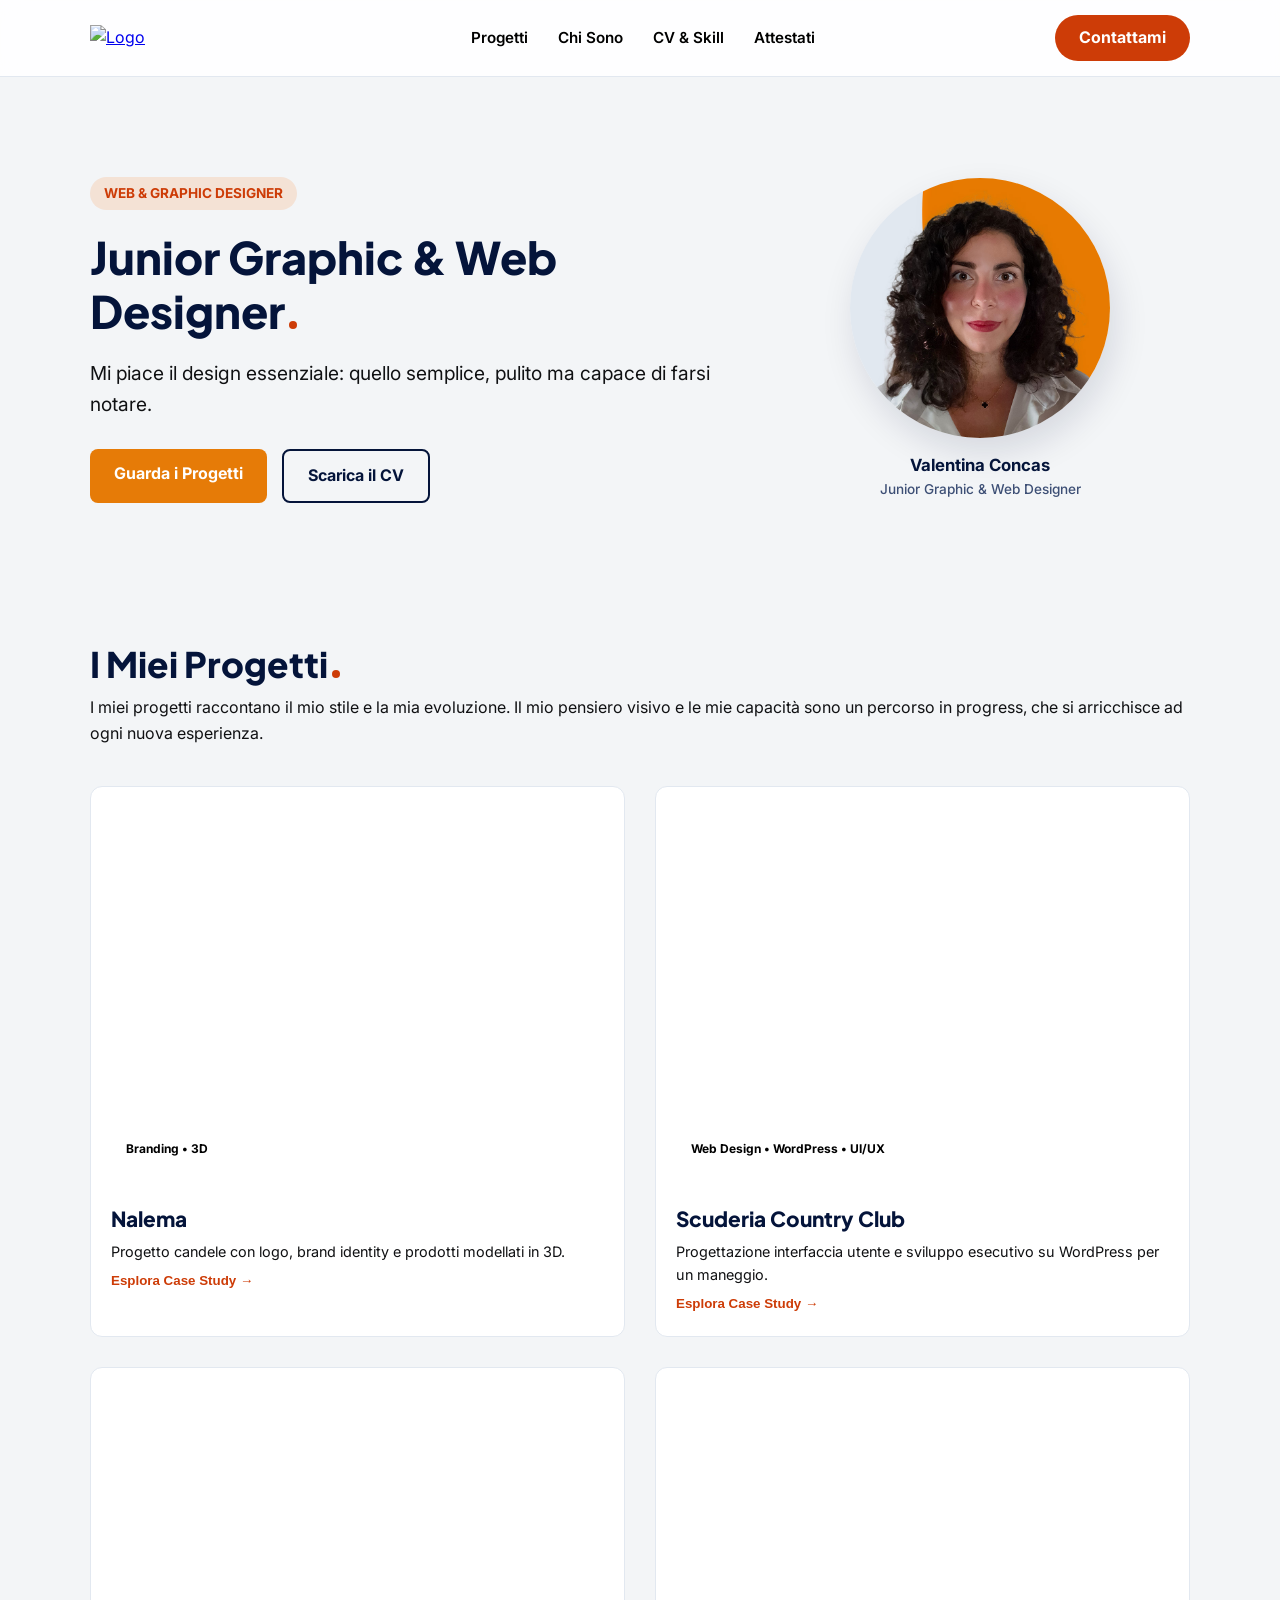
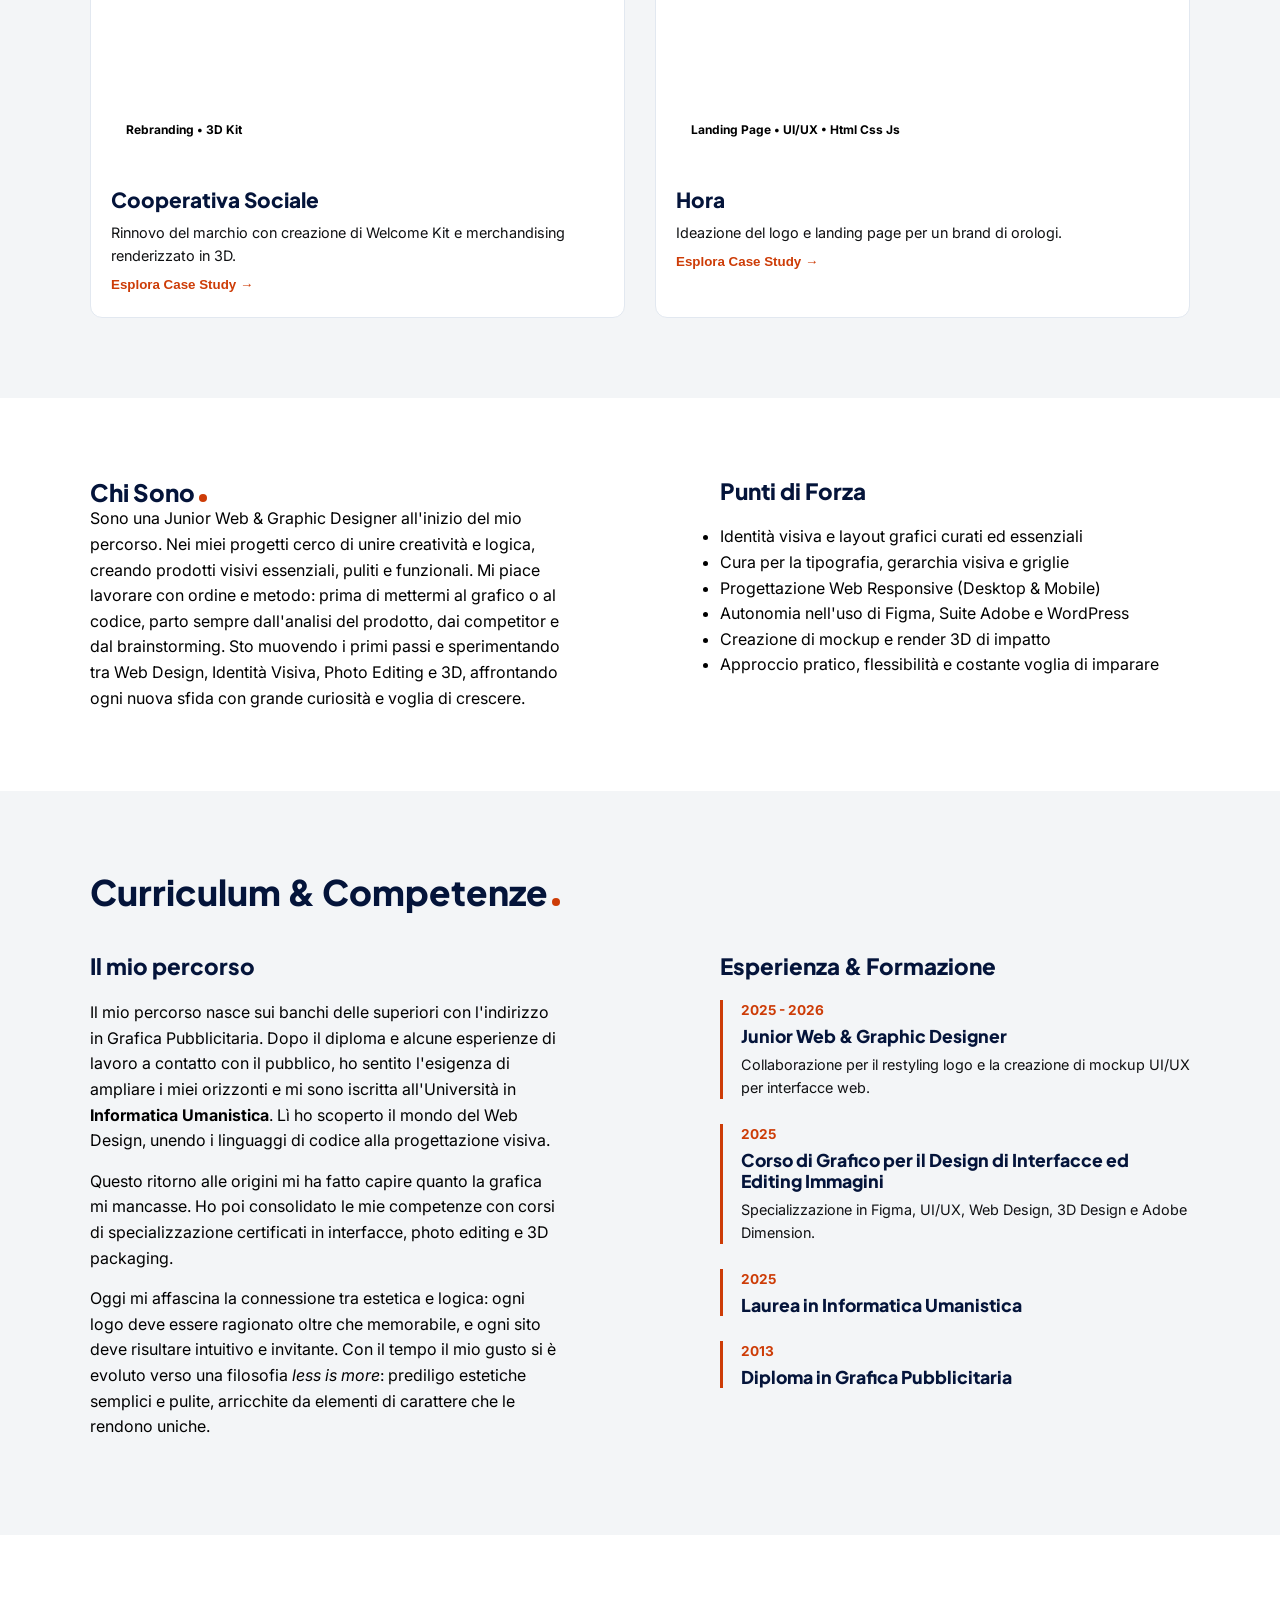
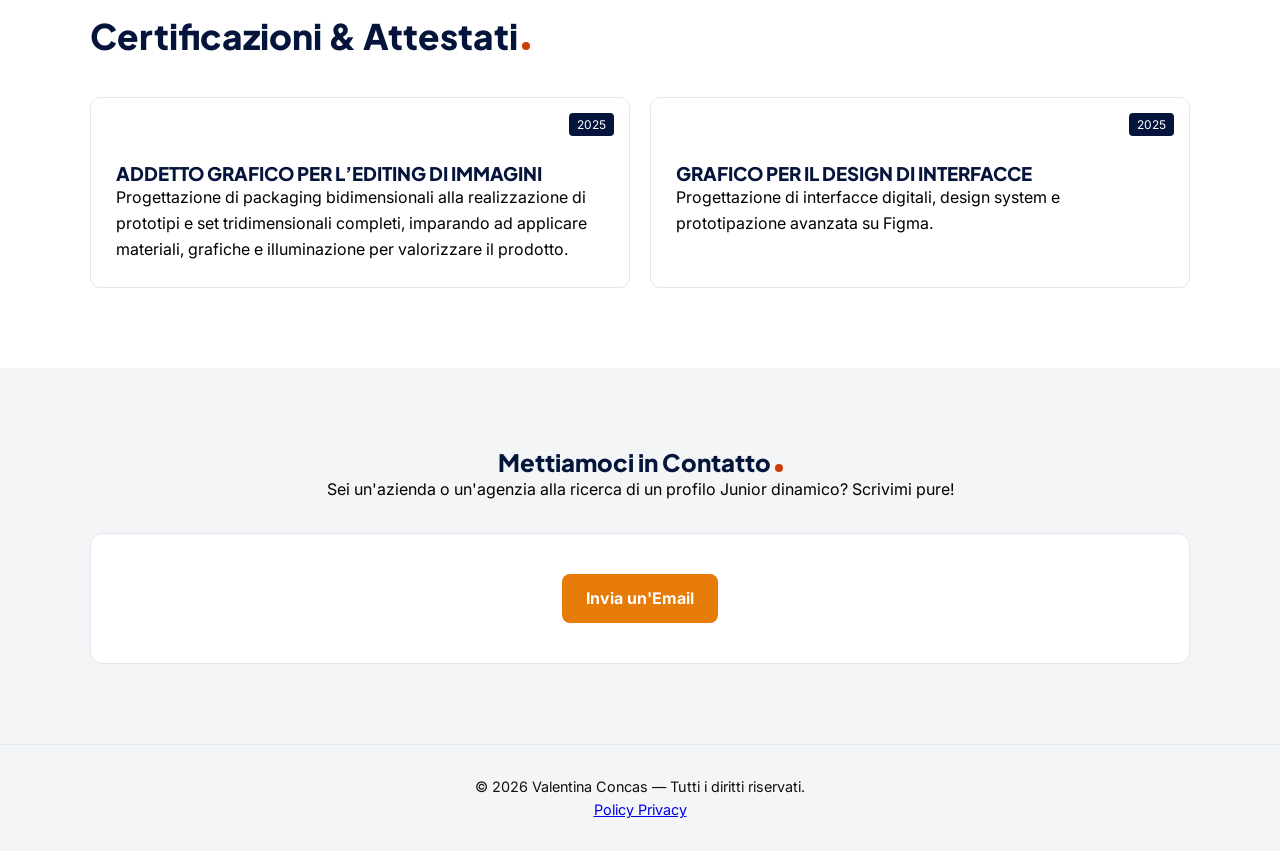
==== index.html @ a1920ca5 "Update index.html" ====
<!DOCTYPE html>
<html lang="it">
<head>
  <title>Valentina Concas | Junior Graphic & Web Designer</title>
  <meta name="description" content="Portfolio di Valentina Concas, Junior Graphic & Web Designer. Progetti di UI/UX, branding, web design WordPress e render 3D.">
  <link rel="canonical" href="https://valentinaconcas.github.io">
   <link rel="preconnect" href="https://fonts.googleapis.com">
  <link rel="preconnect" href="https://fonts.gstatic.com" crossorigin>
  <link href="https://fonts.googleapis.com/css2?family=Plus+Jakarta+Sans:wght@400;500;700;800&family=Inter:wght@400;500;600&display=swap" rel="stylesheet">
  <link rel="stylesheet" href="style.css">
  <link rel="icon" href="immagini/icona.webp" type="image/x-icon">

  <meta property="og:type" content="website">
  <meta property="og:title" content="Valentina Concas | Junior Graphic & Web Designer">
  <meta property="og:description" content="Progetti di UI/UX, branding, web design e 3D.">
  <meta property="og:image" content="https://valentinaconcas.github.io/immagini/icona.webp">
  <meta property="og:url" content="https://valentinaconcas.github.io/">
  <meta name="twitter:card" content="summary_large_image">

  <script type="application/ld+json">
  {
    "@context": "https://schema.org",
    "@type": "Person",
    "name": "Valentina Concas",
    "jobTitle": "Junior Graphic & Web Designer",
    "url": "https://valentinaconcas.github.io/portfolio/",
    "image": "https://valentinaconcas.github.io/immagini/icona.webp",
    "email": "mailto:valentina.concas@hotmail.it",
    "alumniOf": "Informatica Umanistica",
    "sameAs": ["https://www.linkedin.com/in/valentina-concas/"]
  }
  </script>
</head>
<body>

  <!-- HEADER / NAVBAR -->
  <header class="navbar">
    <div class="container nav-container">
      <a href="#" class="logo"><img id="logoSchermo" src="immagini/logo.svg" alt="Logo"></a>
      <button class="menu-toggle" id="menuToggle" aria-label="Apri Menu">☰</button>
      <nav class="nav-links" id="navLinks">
        <div class="menu-centrale">
          <a href="#progetti">Progetti</a>
          <a href="#chi-sono">Chi Sono</a>
          <a href="#cv">CV & Skill</a>
          <a href="#attestati">Attestati</a>
        </div>
        <a href="#contatti" class="btn-cta">Contattami</a>
      </nav>
    </div>
  </header>

  <!-- HERO SECTION -->
  <section class="hero">
    <div class="container hero-grid">
      
      <!-- Colonna Sinistra: Testi e Pulsanti -->
      <div class="hero-content">
        <div class="badge-container">
          <span class="badge badge-orange">Web & Graphic Designer</span>
        </div>
        <h1>Junior Graphic & Web Designer<span class="dot"></span></h1>
        <p class="hero-sub">Mi piace il design essenziale: quello semplice, pulito ma capace di farsi notare.</p>
        <div class="hero-actions">
          <a href="#progetti" class="btn btn-primary">Guarda i Progetti</a>
          <a href="presentazioni\ValentinaConcas_cv.pdf" target="_blank" class="btn btn-outline" download="presentazioni\Cooperativa.pdf">Scarica il CV</a>
        </div>
      </div>

      <!-- Colonna Destra: Foto e Didascalia -->
      <div class="hero-image">
        <img class="hero-portrait" src="immagini/ritratto2.jpg" alt="Valentina Concas">
        <div class="hero-caption">
          <strong>Valentina Concas</strong>
          <span>Junior Graphic & Web Designer</span>
        </div>
      </div>

    </div>
  </section>

  <!-- SEZIONE PROGETTI -->
  <section id="progetti" class="section">
    <div class="container">
      <div class="section-header">
        <h2>I Miei Progetti<span class="dot"></span></h2>
        <p>I miei progetti raccontano il mio stile e la mia evoluzione. Il mio pensiero visivo e le mie capacità sono un percorso in progress, che si arricchisce ad ogni nuova esperienza.</p>
      </div>

      <div class="projects-grid">
        <!-- Progetto 1 -->
        <article class="project-card" data-category="3d web" data-id="Nalema">
          <div class="card-image bg-Nalema">
            <span class="card-tag">Branding • 3D </span>
          </div>
          <div class="card-content">
            <h3>Nalema</h3>
            <p>Progetto candele con logo, brand identity e prodotti modellati in 3D.</p>
            <button class="btn-link">Esplora Case Study →</button>
          </div>
        </article>

        <!-- Progetto 2 -->
        <article class="project-card" data-category="web" data-id="scuderia">
          <div class="card-image bg-scuderia">
            <span class="card-tag">Web Design • WordPress • UI/UX</span>
          </div>
          <div class="card-content">
            <h3>Scuderia Country Club</h3>
            <p>Progettazione interfaccia utente e sviluppo esecutivo su WordPress per un maneggio.</p>
            <button class="btn-link">Esplora Case Study →</button>
          </div>
        </article>

        <!-- Progetto 3 -->
        <article class="project-card" data-category="3d" data-id="cooperativa">
          <div class="card-image bg-cooperativa">
            <span class="card-tag">Rebranding • 3D Kit</span>
          </div>
          <div class="card-content">
            <h3>Cooperativa Sociale</h3>
            <p>Rinnovo del marchio con creazione di Welcome Kit e merchandising renderizzato in 3D.</p>
            <button class="btn-link">Esplora Case Study →</button>
          </div>
        </article>

        <!-- Progetto 4 -->
        <article class="project-card" data-category="web" data-id="hora">
          <div class="card-image bg-hora">
            <span class="card-tag">Landing Page • UI/UX • Html Css Js</span>
          </div>
          <div class="card-content">
            <h3>Hora</h3>
            <p>Ideazione del logo e landing page per un brand di orologi.</p>
            <button class="btn-link">Esplora Case Study →</button>
          </div>
        </article>
      </div>
    </div>
  </section>

  <!-- SEZIONE CHI SONO -->
  <section id="chi-sono" class="section bg-white">
    <div class="container grid-2">
      <div class="about-text">
        <h2>Chi Sono<span class="dot"></span></h2>
        
        <p class="lead">Sono una Junior Web & Graphic Designer all'inizio del mio percorso. Nei miei progetti cerco di unire creatività e logica, creando prodotti visivi essenziali, puliti e funzionali.

Mi piace lavorare con ordine e metodo: prima di mettermi al grafico o al codice, parto sempre dall'analisi del prodotto, dai competitor e dal brainstorming.

Sto muovendo i primi passi e sperimentando tra Web Design, Identità Visiva, Photo Editing e 3D, affrontando ogni nuova sfida con grande curiosità e voglia di crescere.</p>
      </div>
      
      <div class="about-card">
        <h3>Punti di Forza</h3>
        <ul>
        <li> Identità visiva e layout grafici curati ed essenziali</li>
        <li> Cura per la tipografia, gerarchia visiva e griglie</li>
        <li> Progettazione Web Responsive (Desktop & Mobile)</li>
        <li> Autonomia nell'uso di Figma, Suite Adobe e WordPress</li>
        <li> Creazione di mockup e render 3D di impatto</li>
        <li> Approccio pratico, flessibilità e costante voglia di imparare</li>
      </ul>
      </div>
    </div>
  </section>

  <!-- SEZIONE CV & SKILL -->
  <section id="cv" class="section">
  <div class="container">
    <div class="section-header">
      <h2>Curriculum & Competenze<span class="dot"></span></h2>
    </div>

    <div class="grid-2">
      
      <!-- COLONNA 1: Il mio percorso (Storytelling) -->
      <div class="about-card">
        <h3>Il mio percorso</h3>
        <p>Il mio percorso nasce sui banchi delle superiori con l'indirizzo in Grafica Pubblicitaria. Dopo il diploma e alcune esperienze di lavoro a contatto con il pubblico, ho sentito l'esigenza di ampliare i miei orizzonti e mi sono iscritta all'Università in <strong>Informatica Umanistica</strong>. Lì ho scoperto il mondo del Web Design, unendo i linguaggi di codice alla progettazione visiva.</p>

        <p>Questo ritorno alle origini mi ha fatto capire quanto la grafica mi mancasse. Ho poi consolidato le mie competenze con corsi di specializzazione certificati in interfacce, photo editing e 3D packaging.</p>

        <p>Oggi mi affascina la connessione tra estetica e logica: ogni logo deve essere ragionato oltre che memorabile, e ogni sito deve risultare intuitivo e invitante. Con il tempo il mio gusto si è evoluto verso una filosofia <em>less is more</em>: prediligo estetiche semplici e pulite, arricchite da elementi di carattere che le rendono uniche.</p>
      </div>

      <!-- COLONNA 2: Timeline (Esperienza e Formazione) -->
      <div class="timeline">
        <h3>Esperienza & Formazione</h3>
        
        <div class="timeline-item">
          <span class="date">2025 - 2026</span>
          <h4>Junior Web & Graphic Designer</h4>
          <p>Collaborazione per il restyling logo e la creazione di mockup UI/UX per interfacce web.</p>
        </div>

        <div class="timeline-item">
          <span class="date">2025</span>
          <h4>Corso di Grafico per il Design di Interfacce ed Editing Immagini</h4>
          <p>Specializzazione in Figma, UI/UX, Web Design, 3D Design e Adobe Dimension.</p>
        </div>

        <div class="timeline-item">
          <span class="date">2025</span>
          <h4>Laurea in Informatica Umanistica</h4>
        </div>

        <div class="timeline-item">
          <span class="date">2013</span>
          <h4>Diploma in Grafica Pubblicitaria</h4>
        </div>
      </div>

    </div>
  </div>
</section>

  <!-- SEZIONE ATTESTATI -->
  <section id="attestati" class="section bg-white">
    <div class="container">
      <div class="section-header">
        <h2>Certificazioni & Attestati<span class="dot"></span></h2>
      </div>
      <div class="cert-grid">
        <div class="cert-card">
          <span class="cert-badge">2025</span>
          <img class= "certificate" src="immagini/attestato2.webp" alt="">
          <h3>ADDETTO GRAFICO PER L’EDITING DI IMMAGINI</h3>
          <p> Progettazione di packaging bidimensionali alla realizzazione di prototipi e set tridimensionali completi, imparando ad applicare materiali, grafiche e illuminazione per valorizzare il prodotto.</p>
        </div>
        <div class="cert-card">
          <span class="cert-badge">2025</span>
          <img class= "certificate" src="immagini/attestato1.webp" alt="">
          <h3>GRAFICO PER IL DESIGN DI INTERFACCE</h3>
          <p>Progettazione di interfacce digitali, design system e prototipazione avanzata su Figma.</p>
        </div>
      </div>
    </div>
  </section>

  <!-- SEZIONE CONTATTI -->
  <section id="contatti" class="section">
    <div class="container text-center">
      <h2>Mettiamoci in Contatto<span class="dot"></span></h2>
      <p class="contact-sub">Sei un'azienda o un'agenzia alla ricerca di un profilo Junior dinamico? Scrivimi pure!</p>
      
      <div class="contact-box">
         <a href="mailto:valentina.concas@hotmail.it" class="btn btn-primary">Invia un'Email</a>
        
      </div>
    </div>
  </section>

  <!-- FOOTER -->
  <footer>
    <div class="container text-center">
      <p>© 2026 Valentina Concas — Tutti i diritti riservati.</p>
      <p><a target="_blank" href="privacy.html">Policy Privacy</a></p>
    </div>
  </footer>

  <!-- MODALE / POP-UP CASE STUDY -->
  <div class="modal-backdrop" id="projectModal">
    <div class="modal-content modal-large">
      <button class="modal-close" id="modalClose" aria-label="Chiudi Modale">✕</button>
      <div id="modalBody">
        <!-- Contenuto dinamico generato da JavaScript -->
      </div>
    </div>
  </div>
  <div id="imgModal" class="img-modal">
    <span id="imgClose" class="img-close">✕</span>
    <img id="imgModalContent" class="img-modal-content">
    <span id="imgPrev" class="img-nav prev">‹</span>
    <span id="imgNext" class="img-nav next">›</span>
  </div>

  <script src="script.js"></script>
</body>
</html>
---- style.css ----
/* RESET & VARIABILI */
:root {
  --primary-blue: #04143A;
  --secondary-blue: #3d4f75;
  --primary-orange: #cd3c07;
  --hover-orange: #E67B07;
  --bg-offwhite: #F3F5F7;
  --bg-white: #ffffff;
  --text-dark: #000000;
  --text-muted: #101113;
  --border-color: #e2e8f0;
  --font-main: 'Inter', sans-serif;
  --font-heading: 'Plus Jakarta Sans', sans-serif;
  --transition: all 0.3s cubic-bezier(0.4, 0, 0.2, 1);
}

* {
  margin: 0;
  padding: 0;
  box-sizing: border-box;
}

html {
  scroll-behavior: smooth;
}

body {
  font-family: var(--font-main);
  background-color: var(--bg-offwhite);
  color: var(--text-dark);
  line-height: 1.6;
}

.container {
  max-width: 1140px;
  margin: 0 auto;
  padding: 0 20px;
}

.text-center { text-align: center; }
.bg-white { background-color: var(--bg-white); }
.dot {
  display: inline-block; /* FONDAMENTALE: permette di applicare larghezza e altezza */
  width: 8px;
  height: 8px;
  background-color: var(--primary-orange); /* Serve il background per riempirlo */
  border-radius: 50%; /* 50% basta per renderlo un cerchio perfetto */
  margin-left: 4px; /* Un piccolo spazio dal testo */
}

/* TIPOGRAFIA */
h1, h2, h3, h4 {
  font-family: var(--font-heading);
  color: var(--primary-blue);
  font-weight: 800;
  line-height: 1.2;
}

/* NAVBAR */
#logoSchermo {
  width: 100px;
  height: auto;
  display: block;
}

.navbar {
  position: sticky;
  top: 0;
  background-color: rgba(255, 255, 255, 0.9);
  backdrop-filter: blur(10px);
  border-bottom: 1px solid var(--border-color);
  z-index: 100;
  padding: 15px 0;
}

.nav-container {
  display: flex;
  justify-content: space-between;
  align-items: center;
}

.nav-links {
  display: flex;
  align-items: center;
  flex: 1;
  justify-content: space-between;
  margin-left: 40px;
}

.menu-centrale {
  display: flex;
  align-items: center;
  gap: 30px;
  margin: 0 auto;
}

.menu-centrale a {
  text-decoration: none;
  color: var(--text-dark);
  font-weight: 600;
  font-size: 0.95rem;
  transition: var(--transition);
}

.menu-centrale a:hover {
  color: var(--primary-orange);
}

.menu-toggle {
  display: none;
  background: none;
  border: none;
  font-size: 1.5rem;
  color: var(--primary-blue);
  cursor: pointer;
}

/* BOTTONI */
.btn-cta {
  padding: 10px 24px;
  border-radius: 100px;
  font-weight: 700;
  text-decoration: none;
  transition: var(--transition);
  background-color: var(--primary-orange);
  color: white !important;
  white-space: nowrap;
}

.btn-cta:hover {
  background-color: var(--hover-orange);
  transform: translateY(-2px);
}

.btn {
  display: inline-block;
  padding: 12px 24px;
  border-radius: 8px;
  font-weight: 700;
  text-decoration: none;
  cursor: pointer;
  transition: var(--transition);
  border: none;
}

.btn-primary {
  background-color: var(--hover-orange);
  color: white !important;
}

.btn-primary:hover {
  background-color: var(--primary-orange);
  transform: translateY(-2px);
}

.btn-outline {
  border: 2px solid var(--primary-blue);
  color: var(--primary-blue);
  background: transparent;
}

.btn-outline:hover {
  background-color: var(--primary-blue);
  color: white;
}

.btn-link {
  background: none;
  border: none;
  color: var(--primary-orange);
  font-weight: 700;
  cursor: pointer;
  padding: 0;
  margin-top: 10px;
}

/* HERO SECTION */
.hero {
  padding: 100px 0 60px 0;
}

.hero-grid {
  display: grid;
  grid-template-columns: 1.2fr 0.8fr;
  align-items: center;
  gap: 50px;
}

.badge-container {
  display: flex;
  gap: 10px;
  margin-bottom: 20px;
}

.badge {
  padding: 6px 14px;
  border-radius: 50px;
  font-size: 0.85rem;
  font-weight: 700;
  text-transform: uppercase;
}

.badge-orange { background-color: rgba(249, 115, 22, 0.15); color: var(--primary-orange); }
.badge-blue { background-color: rgba(30, 58, 138, 0.1); color: var(--primary-blue); }

.hero h1 {
  font-size: 2.8rem;
  max-width: 900px;
  margin-bottom: 20px;
}

.hero-sub {
  font-size: 1.2rem;
  color: var(--text-muted);
  max-width: 700px;
  margin-bottom: 30px;
}

.hero-actions {
  display: flex;
  gap: 15px;
}

.hero-image {
  display: flex;
  flex-direction: column;
  align-items: center;
  gap: 14px;
}

.hero-portrait {
  width: 260px;
  height: 260px;
  object-fit: cover;
  border-radius: 100%;
  box-shadow:5px 15px 35px rgba(4, 20, 58, 0.12);
}

.hero-caption {
  text-align: center;
}

.hero-caption strong {
  display: block;
  font-size: 1.05rem;
  color: var(--primary-blue);
  font-weight: 700;
}

.hero-caption span {
  display: block;
  font-size: 0.85rem;
  color: var(--secondary-blue);
  font-weight: 500;
}

/* SEZIONI GENERALI */
.section {
  padding: 80px 0;
}

.section-header {
  margin-bottom: 40px;
}

.section-header h2 {
  font-size: 2.2rem;
  margin-bottom: 10px;
}

.section-header p {
  color: var(--text-muted);
}

/* GRIGLIA PROGETTI & FILTRI */
.projects-grid {
  display: grid;
  grid-template-columns: repeat(2, 1fr); /* 2 colonne uguali */
  grid-template-rows: repeat(2, 1fr);    /* 2 righe uguali */
  gap: 30px;
}

.project-card {
  background: var(--bg-white);
  border-radius: 12px;
  overflow: hidden;
  border: 1px solid var(--border-color);
  cursor: pointer;
  transition: var(--transition);
}

.project-card:hover {
  transform: translateY(-5px);
  box-shadow: 0 12px 24px rgba(0,0,0,0.08);
}

.card-image {
  height: 400px;
  width: auto;
  padding: 25px;
  display: flex;
  align-items: flex-end;
}

.bg-Nalema { background-image: url(immagini/\nalema8.webp); background-repeat: no-repeat; background-position: center;background-size: cover; }
.bg-scuderia { background-image: url(immagini/header.webp); background-repeat: no-repeat; background-position: center;background-size: cover; }
.bg-cooperativa {background-image: url(immagini/cooperativa1.webp); background-repeat: no-repeat; background-position: center;background-size: cover;  }
.bg-hora { background-image: url(immagini/header2.webp); background-repeat: no-repeat; background-position: center;background-size: cover; }

/* Galleria orizzontale */
.mockup-scroll {
  display: flex;
  overflow-x: auto;
  gap: 15px;
  padding: 10px 0;
 
}

.mockup-scroll::-webkit-scrollbar {
  height: 6px;
}

.mockup-scroll::-webkit-scrollbar-thumb {
  background: #ccc;
  border-radius: 10px;
}

.mockup-thumb {
  height: 180px;
  border-radius: 10px;
  cursor: pointer;
  flex-shrink: 0;
  object-fit: cover;
}

/* Modale immagini */
.img-modal {
  display: none;
  position: fixed;
  inset: 0;
  background: rgba(0,0,0,0.85);
  justify-content: center;
  align-items: center;
  z-index: 9999;
}

.img-modal-content {
  max-width: 90%;
  max-height: 90%;
  width: 800px;
  height: 500px;
}

.img-close {
  position: absolute;
  top: 20px;
  right: 30px;
  font-size: 32px;
  color: white;
  cursor: pointer;
}

.img-nav {
  position: absolute;
  top: 50%;
  font-size: 50px;
  color: white;
  cursor: pointer;
  user-select: none;
  height: 800px;
  width: auto;
}

.img-nav.prev {
  left: 40px;
}

.img-nav.next {
  right: 40px;
}

.card-tag {
  background-color: rgba(255, 255, 255, 0.9);
  color: var(--text-dark);
  padding: 4px 10px;
  border-radius: 4px;
  font-size: 0.75rem;
  font-weight: 700;
}

.card-content {
  padding: 20px;
}

.card-content h3 {
  font-size: 1.3rem;
  margin-bottom: 8px;
}

.card-content p {
  font-size: 0.9rem;
  color: var(--text-muted);
}

.pdf-cover {
  width: 100%;
  object-fit: cover;
 display: block;
}

/* LAYOUT CHI SONO & CV */
.grid-2 {
  display: grid;
  grid-template-columns: 1fr 1fr;
  gap: 160px;
  align-items: start; /* Mantiene le colonne allineate in alto */
}

.portrait {
  width: 200px;
  height: 200px;
  margin: 30px 0 30px 0;
  object-fit: cover;
  border-radius: 100px;
  box-shadow: 5px 10px 35px rgba(4, 20, 58, 0.12);
  flex-shrink: 0;
}

/* Stile per i titoli all'interno della griglia */
.about-card h3, 
.timeline h3 {
  font-size: 1.4rem;
  margin-bottom: 20px;
  color: var(--primary-blue);
}

/* Spaziatura paragrafi del percorso */
.about-card p {
  margin-bottom: 15px;
  color: var(--text-dark);
}

/* Stile elementi Timeline */
.timeline-item {
  border-left: 3px solid var(--primary-orange);
  padding-left: 18px;
  margin-bottom: 25px;
  position: relative;
}

.timeline-item .date {
  font-size: 0.85rem;
  font-weight: 700;
  color: var(--primary-orange);
  display: block;
  margin-bottom: 4px;
}

.timeline-item h4 {
  font-size: 1.1rem;
  margin-bottom: 6px;
}

.timeline-item p {
  font-size: 0.9rem;
  color: var(--text-muted);
}

/* ATTESTATI */
.certificate{display: flex; width:300px; padding: 20px;}
.cert-grid {
  display: grid;
  grid-template-columns: repeat(auto-fit, minmax(280px, 1fr));
  gap: 20px;
}

.cert-card {
  border: 1px solid var(--border-color);
  padding: 25px;
  border-radius: 10px;
  position: relative;
}

.cert-badge {
  position: absolute;
  top: 15px;
  right: 15px;
  background-color: var(--primary-blue);
  color: white;
  padding: 2px 8px;
  border-radius: 4px;
  font-size: 0.75rem;
}

/* CONTATTI */
.contact-box {
  background-color: var(--bg-white);
  padding: 40px;
  border-radius: 12px;
  margin-top: 30px;
  border: 1px solid var(--border-color);
}

.email-display {
  font-size: 1.8rem;
  font-weight: 800;
  color: var(--primary-blue);
  margin-bottom: 20px;
}

/* STILI POP-UP MODALE CON VIEWER PDF */
.modal-backdrop {
  display: none;
  position: fixed;
  top: 0; left: 0; width: 100%; height: 100%;
  background-color: rgba(15, 23, 42, 0.7);
  backdrop-filter: blur(5px);
  z-index: 200;
  justify-content: center;
  align-items: center;
  padding: 20px;
}

.modal-content {
  background-color: var(--bg-white);
  width: 100%;
  border-radius: 12px;
  padding: 30px;
  position: relative;
  max-height: 85vh;
  overflow-y: auto;
}

.modal-large {
  max-width: 850px;
  width: 95%;
  max-height: 90vh;
  padding: 25px;
  border-radius: 16px;
}

.modal-close {
  position: absolute;
  top: 15px; right: 10px;
  background: var(--primary-orange); border: none;
  font-size: 0.8rem; cursor: pointer;
  color: var(--bg-offwhite);
  transition: var(--transition);
  border-radius: 2%;
  padding: 4px;
 
}

.modal-close:hover {
  color: var(--primary-orange);
}

.pdf-viewer-container {
  width: 100%;
  height: auto;
  background-color: #031d37;
  border-radius: 10px;
  overflow: hidden;
  border: 1px solid var(--border-color);
  margin-top: 15px;
}

.pdf-frame {
  width: 100%;
  height: 100%;
  border: none;
}

.modal-actions-bar {
  display: flex;
  flex-wrap: wrap;
  gap: 12px;
  margin: 20px 0;
  padding-bottom: 20px;
  border-bottom: 1px solid var(--border-color);
}

.recruiter-summary-box {
  background-color: var(--bg-offwhite);
  border: 1px solid var(--border-color);
  border-radius: 12px;
  padding: 20px;
}

.recruiter-summary-box h4 {
  font-size: 1rem;
  color: var(--primary-blue);
  margin-bottom: 8px;
  display: flex;
  align-items: center;
  gap: 8px;
}

.summary-grid {
  display: grid;
  grid-template-columns: repeat(auto-fit, minmax(240px, 1fr));
  gap: 20px;
  margin-top: 15px;
}

.summary-item ul {
  padding-left: 18px;
  font-size: 0.9rem;
  color: var(--text-dark);
}

.summary-item ul li {
  margin-bottom: 6px;
}

/* STILI BADGE E ICONE TOOL */
.tools-wrapper {
  display: flex;
  flex-wrap: wrap;
  gap: 8px;
  margin-top: 8px;
}

.tool-badge {
  display: inline-flex;
  align-items: center;
  gap: 8px;
  background-color: var(--bg-white);
  border: 1px solid var(--border-color);
  padding: 6px 12px;
  border-radius: 8px;
  font-size: 0.85rem;
  font-weight: 600;
  color: var(--text-dark);
  box-shadow: 0 1px 3px rgba(0, 0, 0, 0.05);
}

.tool-icon {
  width: 18px;
  height: 18px;
  object-fit: contain;
}

footer {
  padding: 30px 0;
  border-top: 1px solid var(--border-color);
  font-size: 0.9rem;
  color: var(--text-muted);
}

/*  privacy */
.privacy { max-width: 760px; }
    .privacy h1 { font-size: 2.2rem; margin-bottom: 8px; }
    .privacy h2 { font-size: 1.25rem; margin: 32px 0 10px; }
    .privacy p, .privacy li { margin-bottom: 10px; }
    .privacy ul { padding-left: 20px; }
    .privacy .updated { color: var(--text-muted); font-size: 0.9rem; margin-bottom: 24px; }
    .privacy a { color: var(--primary-orange); }

/* RESPONSIVE */
@media (max-width: 768px) {
  .hero-grid {
    grid-template-columns: 1fr;
    text-align: center;
    gap: 30px;
  }

  .hero-portrait {
    width: 180px;
    height: 180px;
  }

  .badge-container, .hero-actions {
    justify-content: center;
  }

  .hero h1 { font-size: 2rem; }
  .grid-2 { grid-template-columns: 1fr;  gap: 40px; }
  .about-card > ul {margin-left: 12px;}
  
  li:nth-child(odd) {background-color: var(--border-color); margin-bottom: 12px;}
  li:nth-child(even){background-color: rgb(from var(--primary-orange) r g b / 8%); margin-bottom: 12px;  }
  
  .nav-links {
    display: none;
    flex-direction: column;
    position: absolute;
    top: 100%; left: 0; width: 100%;
    background-color: var(--bg-white);
    padding: 20px;
    border-bottom: 1px solid var(--border-color);
    margin-left: 0;
    gap: 15px;
  }

  .menu-centrale {
    flex-direction: column;
    gap: 15px;
  }
  
  .nav-links.active { display: flex; }
  .menu-toggle { display: block; }

  .pdf-viewer-container {
  height: 260px;
}

.pdf-cover {
  height: 100%;
  object-position: center top;
}

  
  .modal-actions-bar {
    flex-direction: column;
  }
  
  .modal-actions-bar .btn {
    width: 100%;
    text-align: center;
  }

  .projects-grid {
    grid-template-columns: 1fr; 
    grid-template-rows: auto;
  }
  
  .img-modal-content {
    height: 200px !important;     
    width: 340px !important;     
    object-position: center;
    object-fit: cover;          
    display: block;
    margin: 0 auto;
  }

  .recruiter-summary-box h4 {
  font-size: 0.8rem;
  padding: 10px;

}
br.mobile-br {
    display: block;
  }


 .card-image{height:230px ;width: auto ;}

 .bg-Nalema { background-image: url(immagini/nalema8.webp);  }
.bg-scuderia { background-image: url(immagini/header.webp); }
.bg-cooperativa {background-image: url(immagini/cooperativa1.webp);   }
.bg-hora { background-image: url(immagini/header2.webp);  }

.mockup-thumb{width: 70vw;}
}
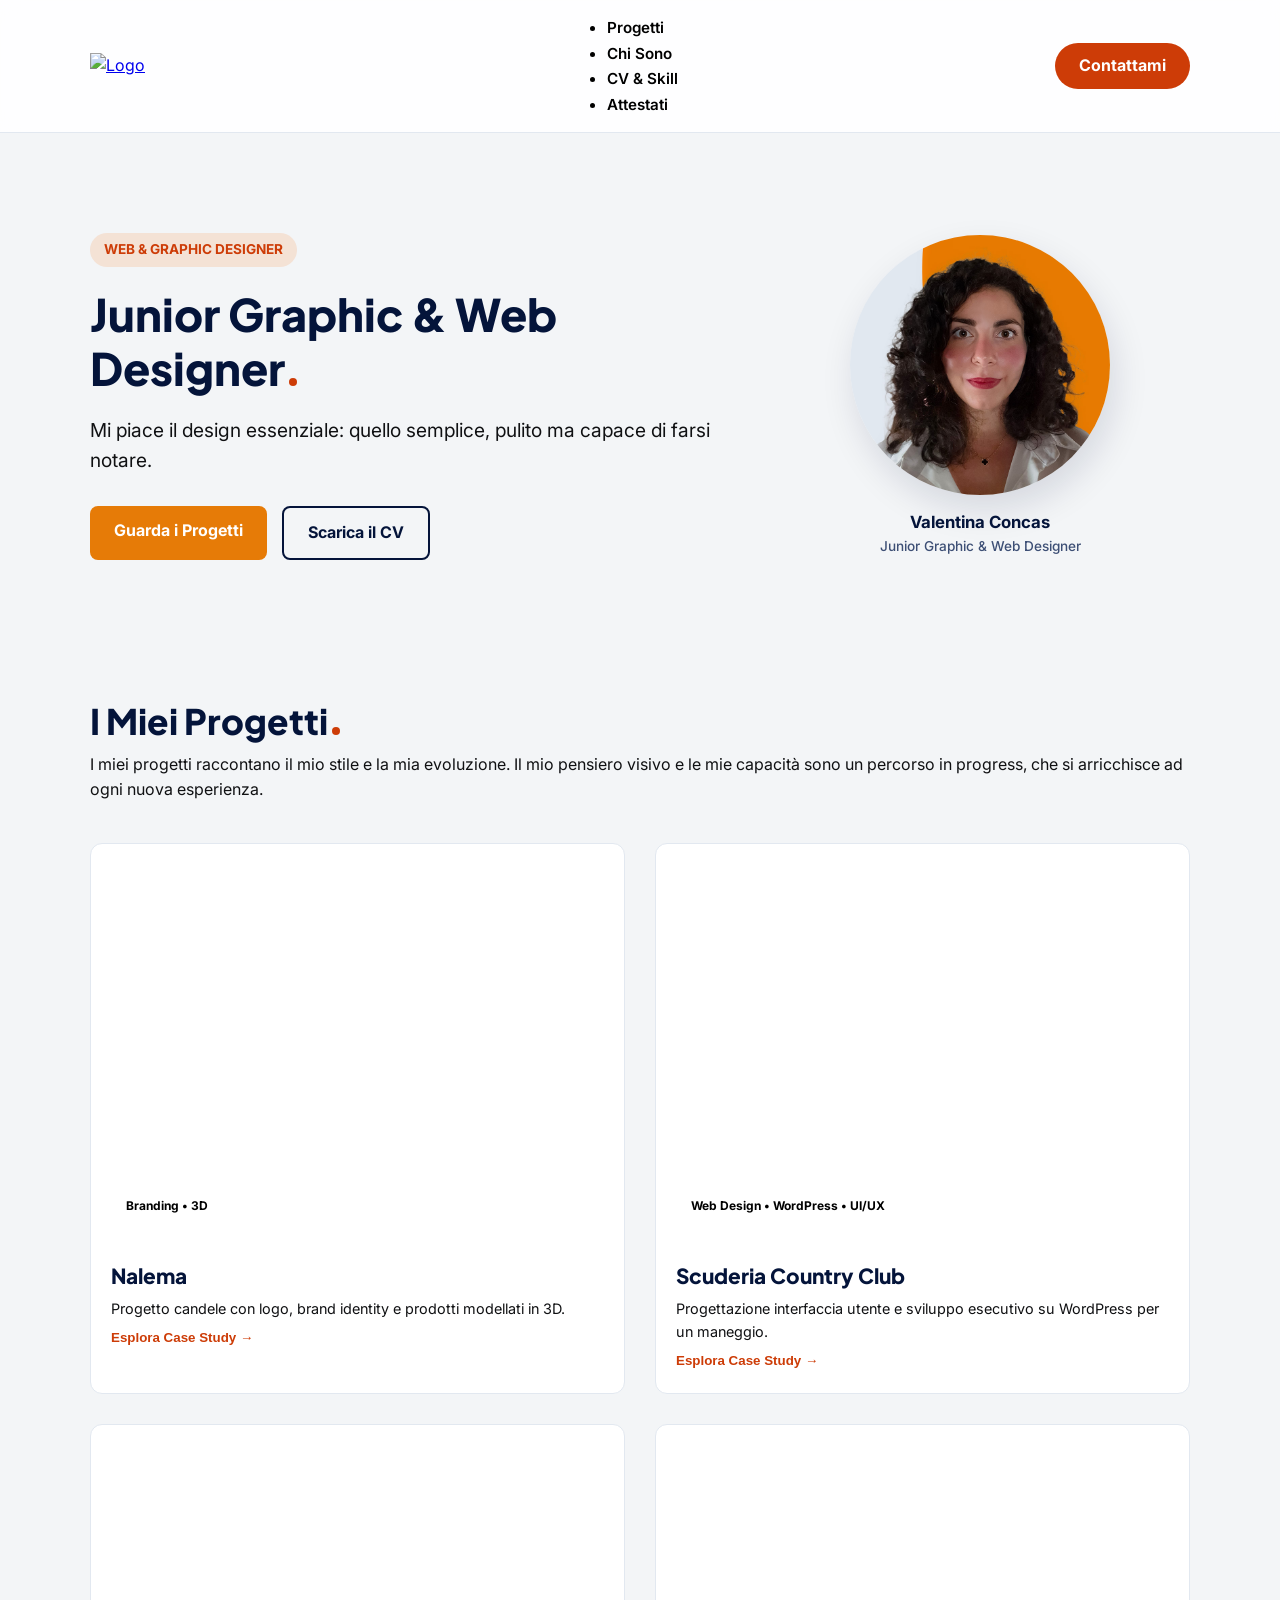
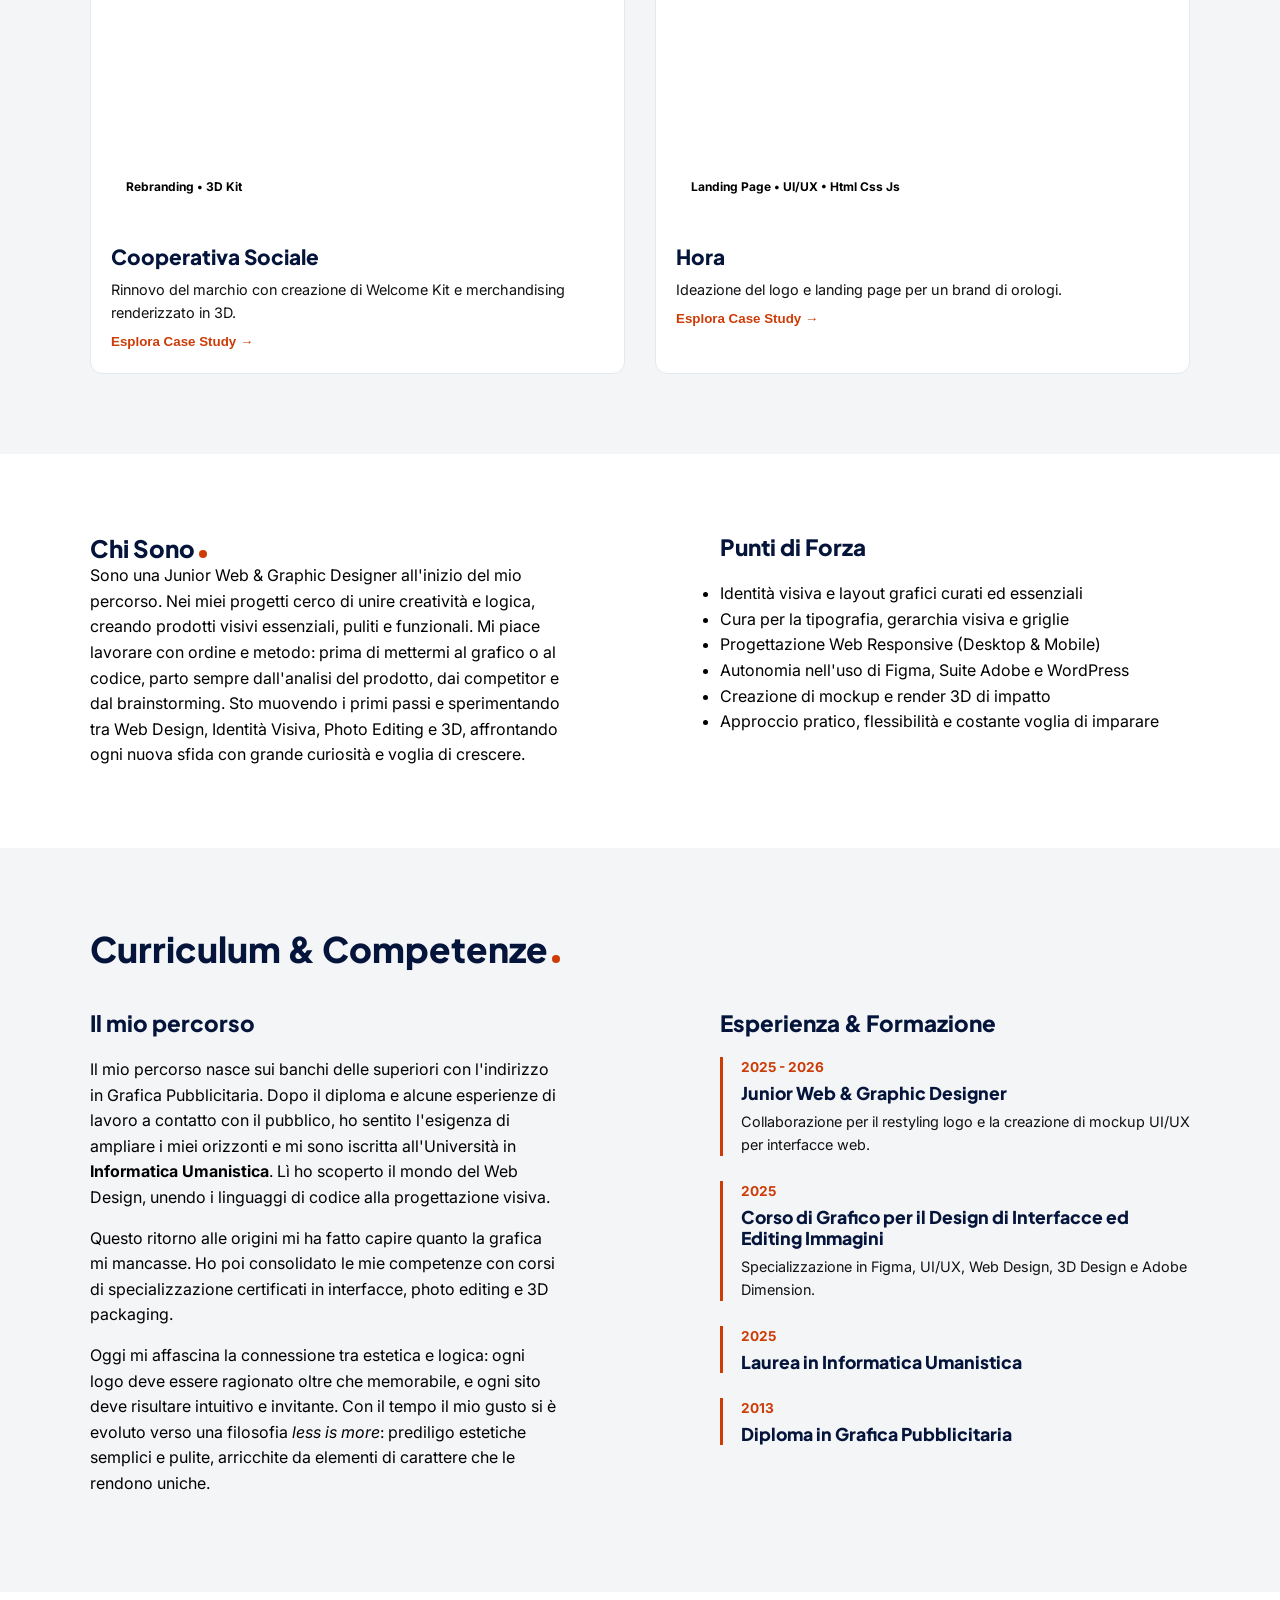
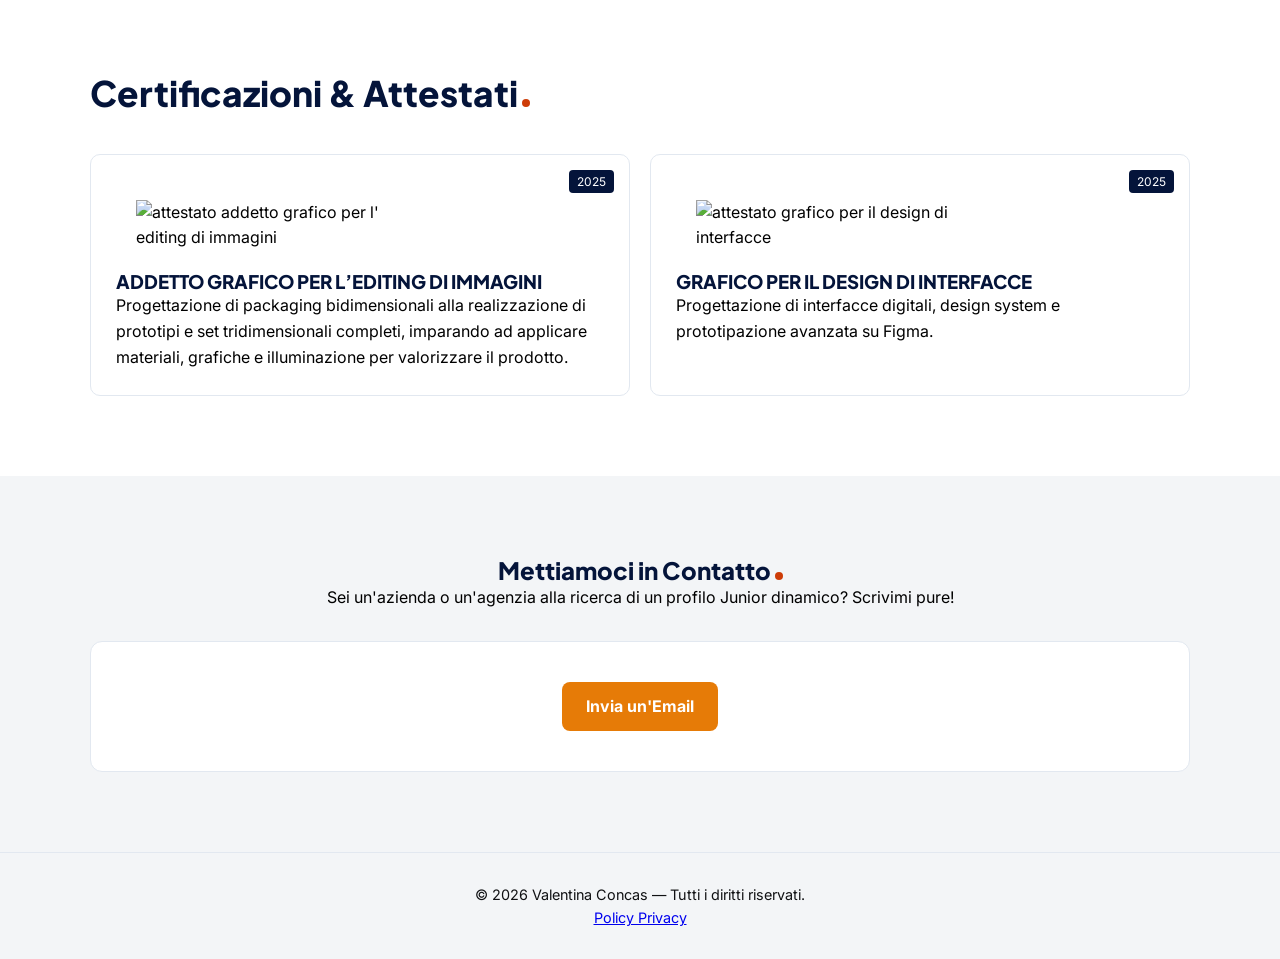
==== commit 66543065: "Update index.html" ====
--- a/index.html
+++ b/index.html
@@ -40,10 +40,12 @@
       <button class="menu-toggle" id="menuToggle" aria-label="Apri Menu">☰</button>
       <nav class="nav-links" id="navLinks">
         <div class="menu-centrale">
-          <a href="#progetti">Progetti</a>
-          <a href="#chi-sono">Chi Sono</a>
-          <a href="#cv">CV & Skill</a>
-          <a href="#attestati">Attestati</a>
+         <ul>
+         <li><a href="#progetti">Progetti</a></li>
+          <li><a href="#chi-sono">Chi Sono</a></li>
+          <li><a href="#cv">CV & Skill</a></li>
+          <li><a href="#attestati">Attestati</a></li>
+          </ul>
         </div>
         <a href="#contatti" class="btn-cta">Contattami</a>
       </nav>
@@ -225,13 +227,13 @@
       <div class="cert-grid">
         <div class="cert-card">
           <span class="cert-badge">2025</span>
-          <img class= "certificate" src="immagini/attestato2.webp" alt="">
+          <img class= "certificate" src="immagini/attestato2.webp" alt="attestato addetto grafico per l' editing di immagini">
           <h3>ADDETTO GRAFICO PER L’EDITING DI IMMAGINI</h3>
           <p> Progettazione di packaging bidimensionali alla realizzazione di prototipi e set tridimensionali completi, imparando ad applicare materiali, grafiche e illuminazione per valorizzare il prodotto.</p>
         </div>
         <div class="cert-card">
           <span class="cert-badge">2025</span>
-          <img class= "certificate" src="immagini/attestato1.webp" alt="">
+          <img class= "certificate" src="immagini/attestato1.webp" alt="attestato grafico per il design di interfacce">
           <h3>GRAFICO PER IL DESIGN DI INTERFACCE</h3>
           <p>Progettazione di interfacce digitali, design system e prototipazione avanzata su Figma.</p>
         </div>
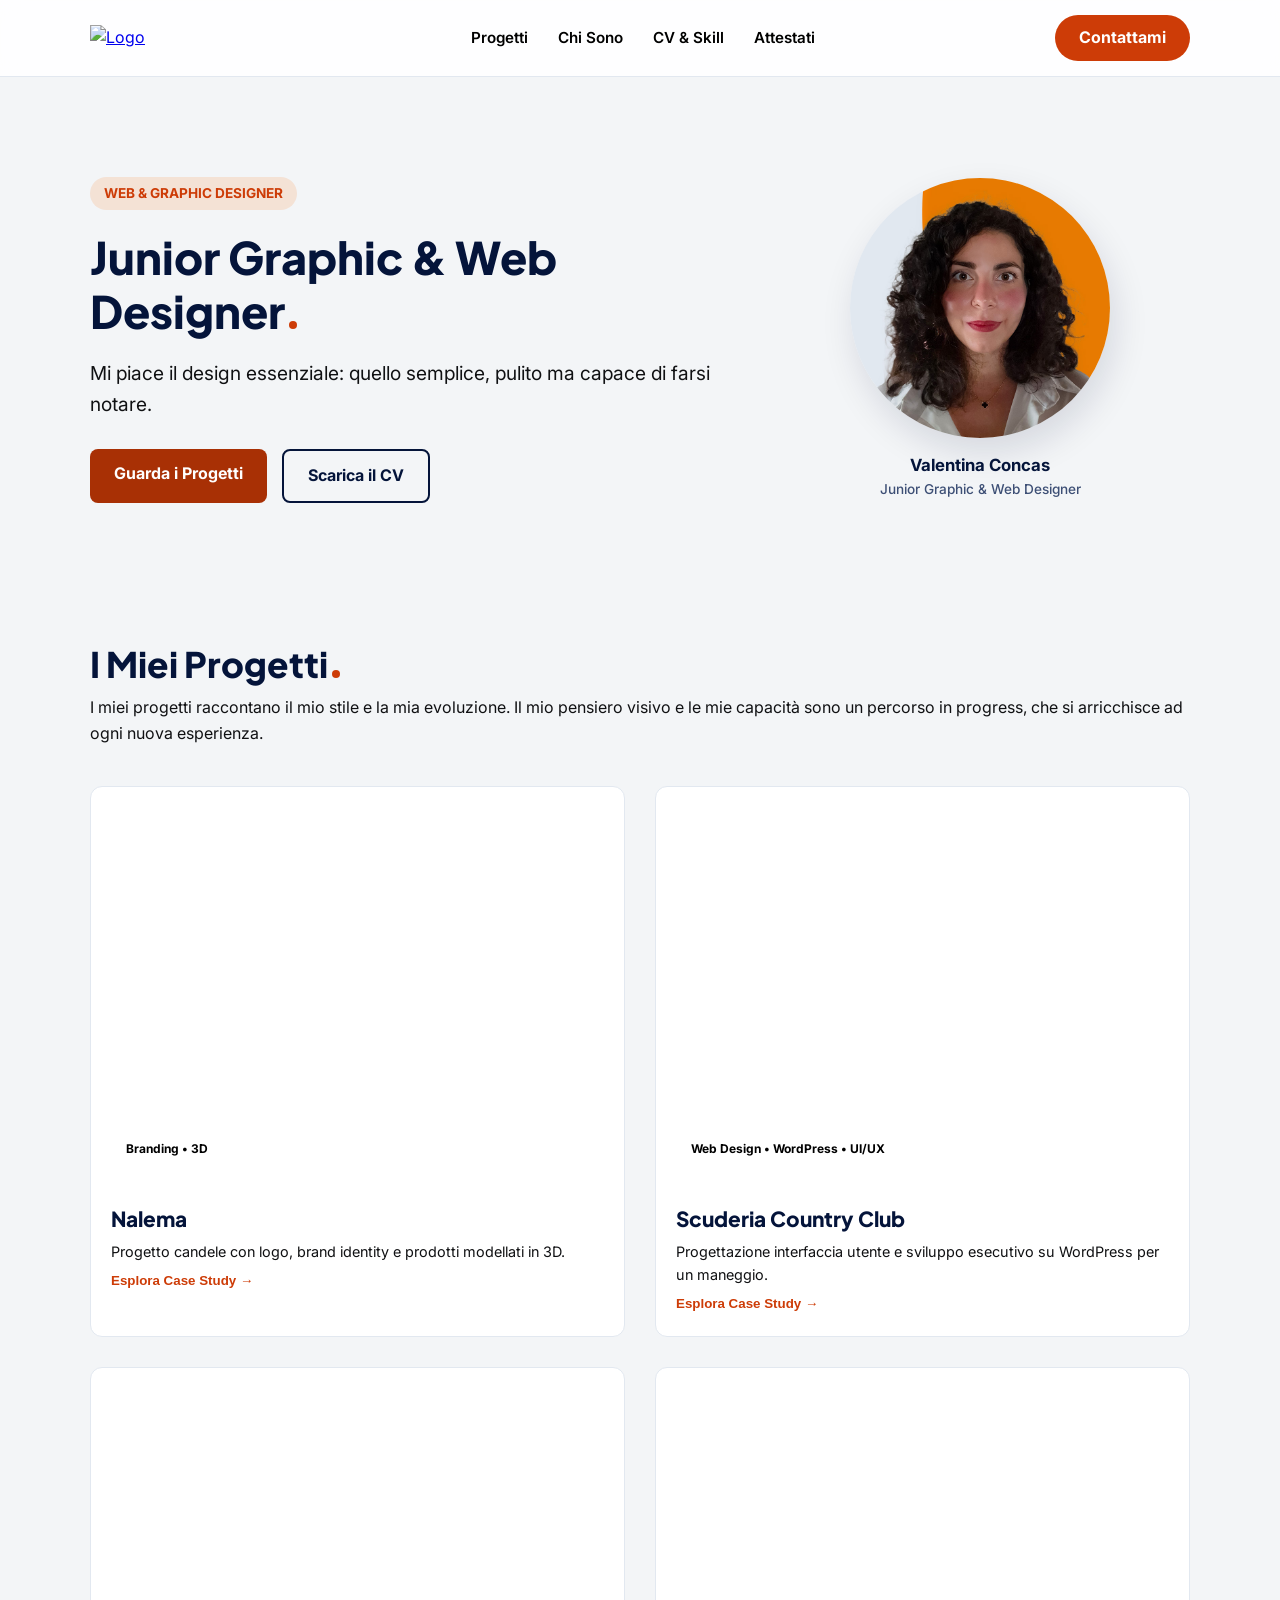
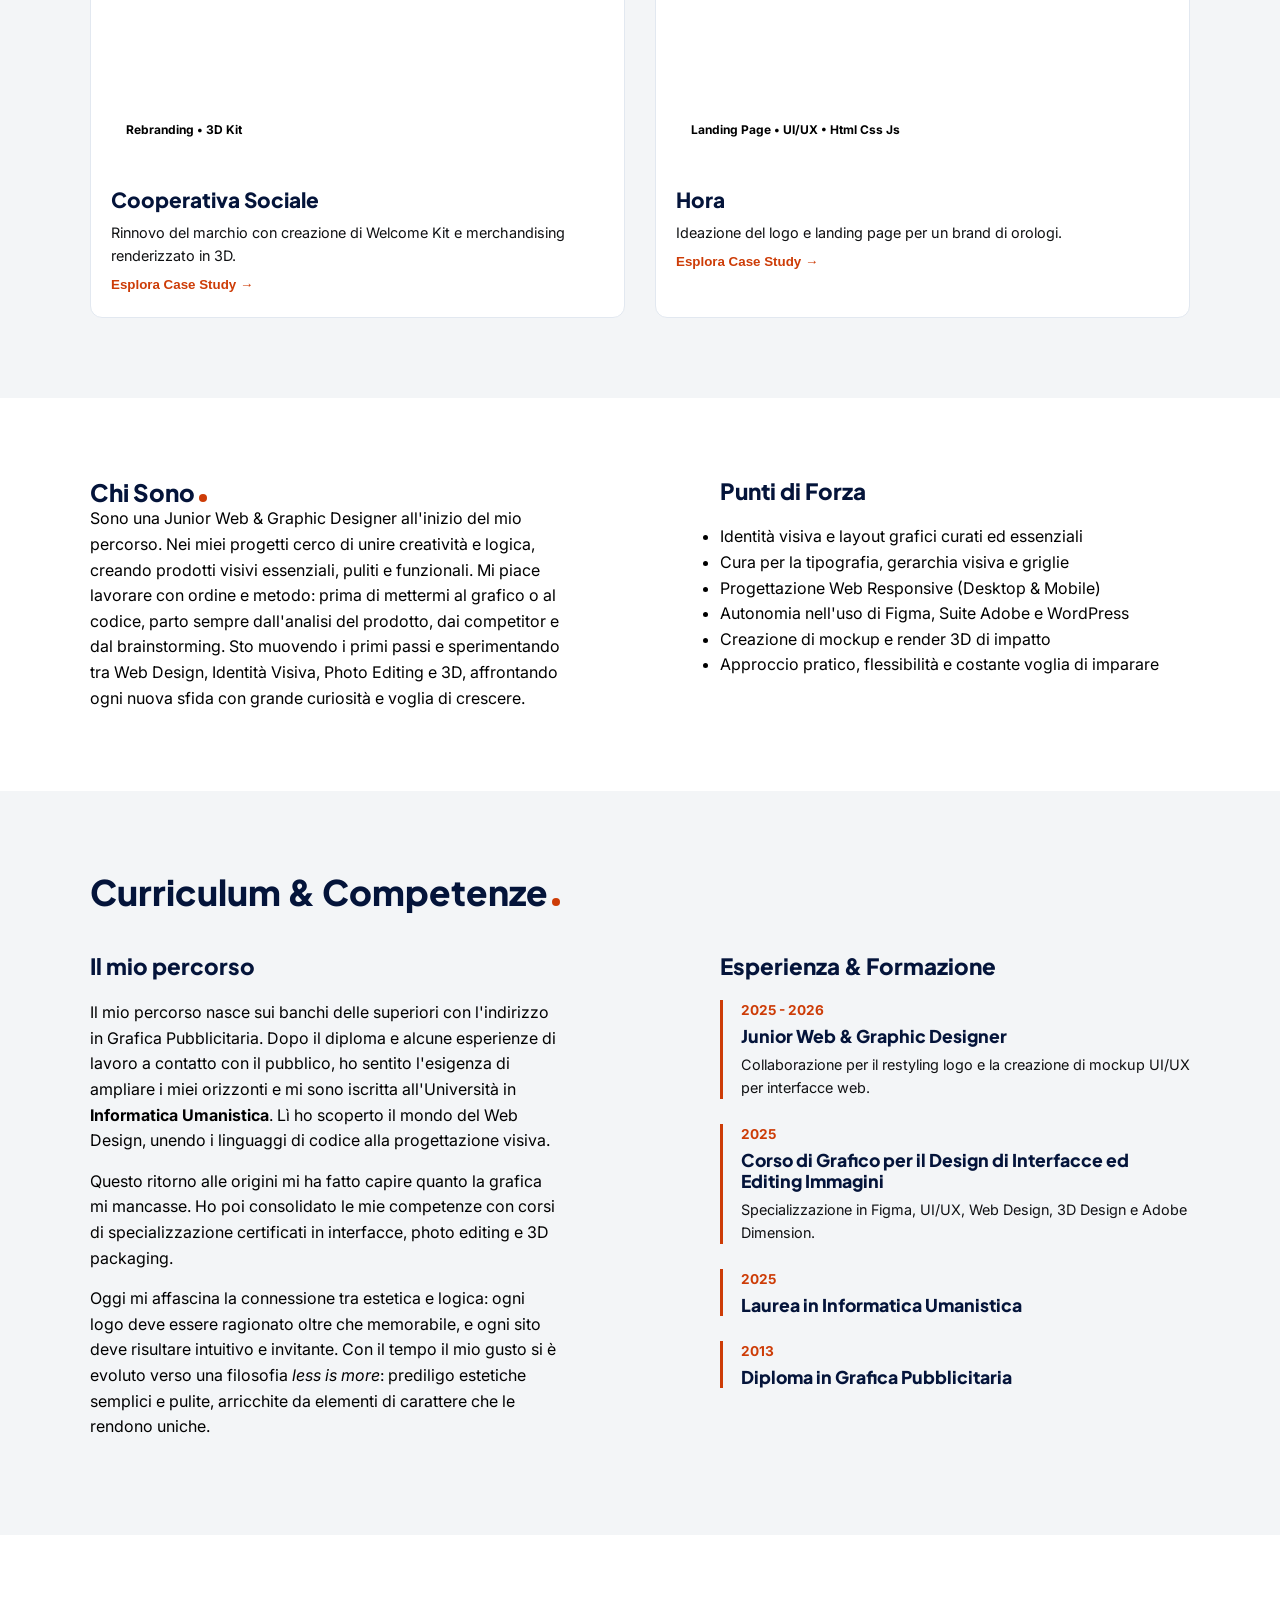
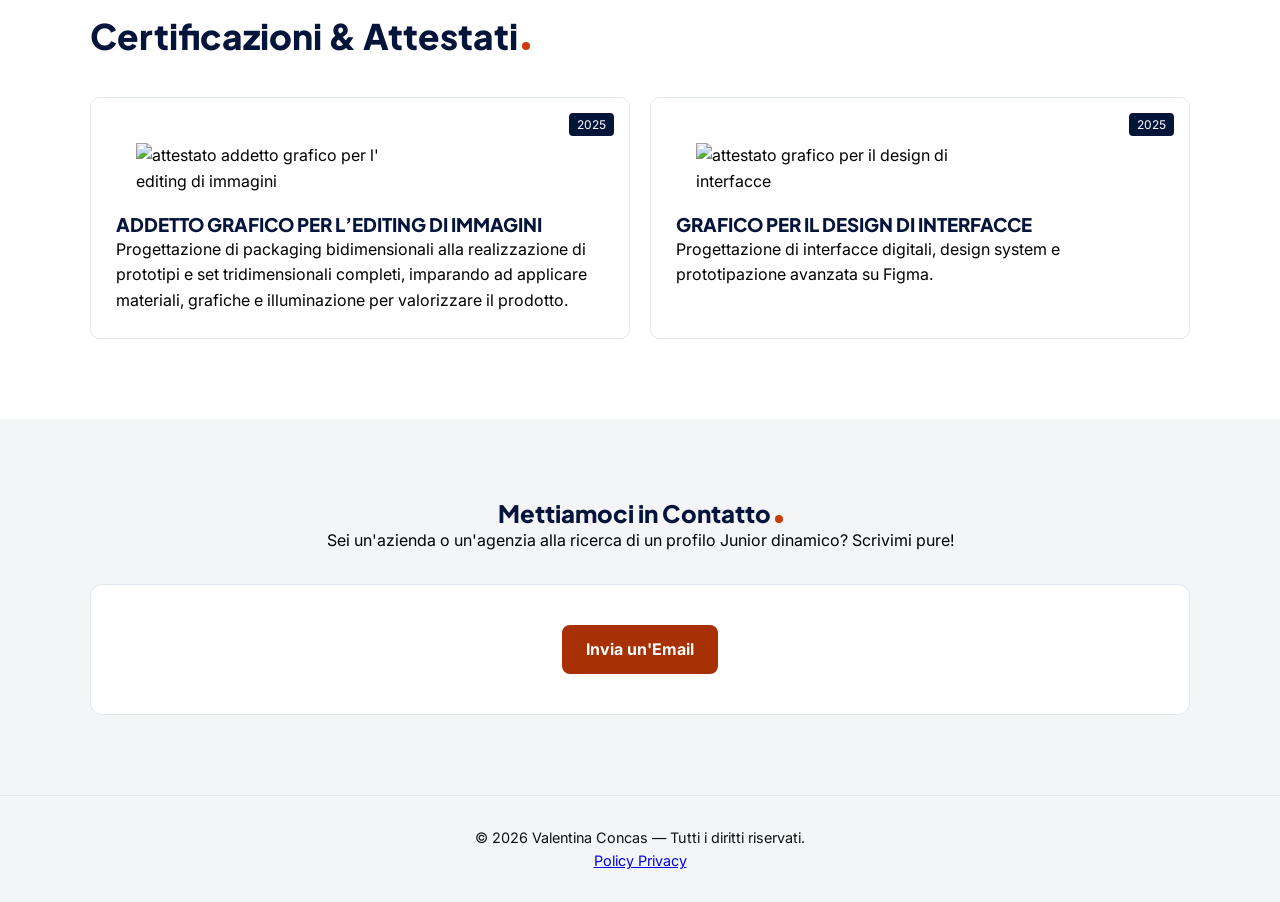
==== commit e2ad0fd2: "Update index.html" ====
--- a/index.html
+++ b/index.html
@@ -1,6 +1,7 @@
 <!DOCTYPE html>
 <html lang="it">
 <head>
+  <meta name="viewport" content="width=device-width, initial-scale=1.0">
   <title>Valentina Concas | Junior Graphic & Web Designer</title>
   <meta name="description" content="Portfolio di Valentina Concas, Junior Graphic & Web Designer. Progetti di UI/UX, branding, web design WordPress e render 3D.">
   <link rel="canonical" href="https://valentinaconcas.github.io">
--- a/style.css
+++ b/style.css
@@ -3,7 +3,7 @@
   --primary-blue: #04143A;
   --secondary-blue: #3d4f75;
   --primary-orange: #cd3c07;
-  --hover-orange: #E67B07;
+  --hover-orange: #a83005;
   --bg-offwhite: #F3F5F7;
   --bg-white: #ffffff;
   --text-dark: #000000;
@@ -87,12 +87,17 @@
   margin-left: 40px;
 }
 
-.menu-centrale {
-  display: flex;
+.menu-centrale,
+.menu-centrale ul {
+  display: flex;
+  flex-direction: row;
   align-items: center;
   gap: 30px;
   margin: 0 auto;
-}
+  list-style: none;
+  padding: 0;
+}
+.menu-centrale li{list-style: none;}
 
 .menu-centrale a {
   text-decoration: none;
@@ -693,9 +698,11 @@
     gap: 15px;
   }
 
-  .menu-centrale {
+ .menu-centrale,
+  .menu-centrale ul {
     flex-direction: column;
     gap: 15px;
+    width: 100%;
   }
   
   .nav-links.active { display: flex; }
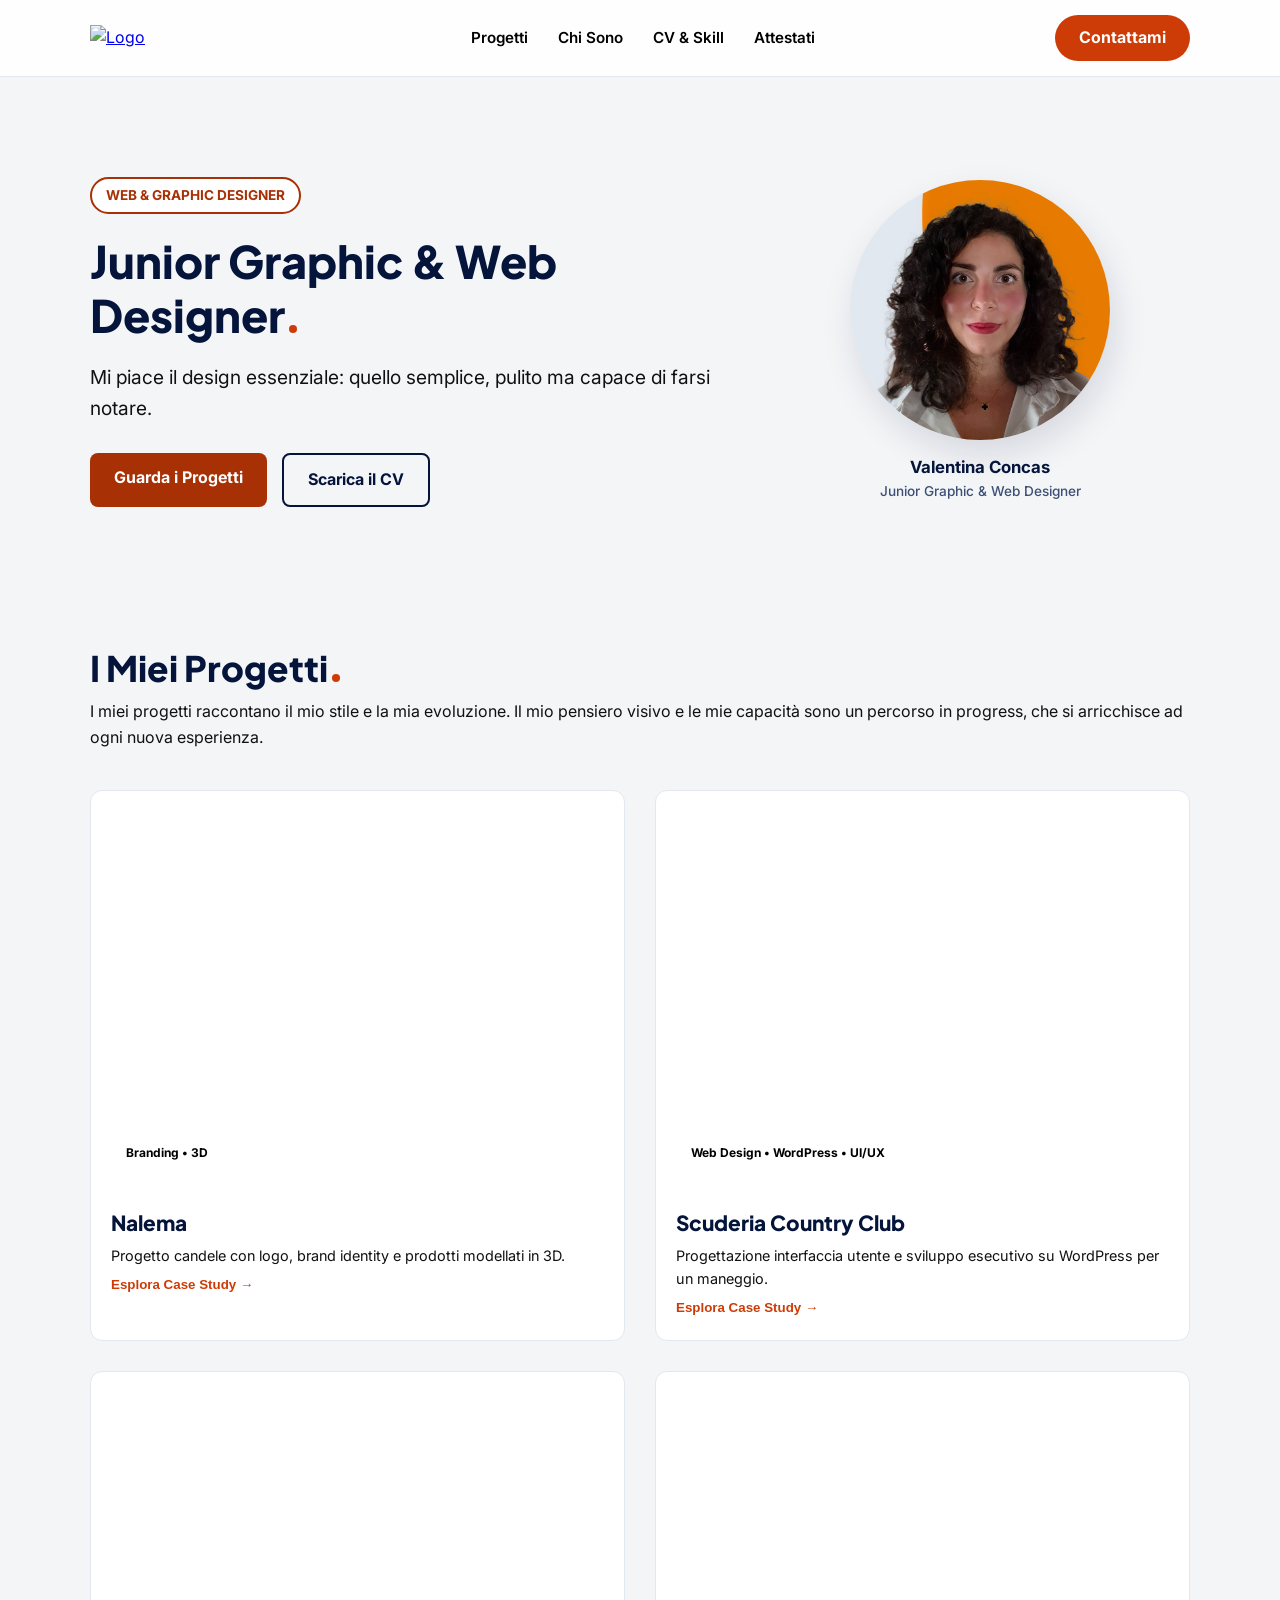
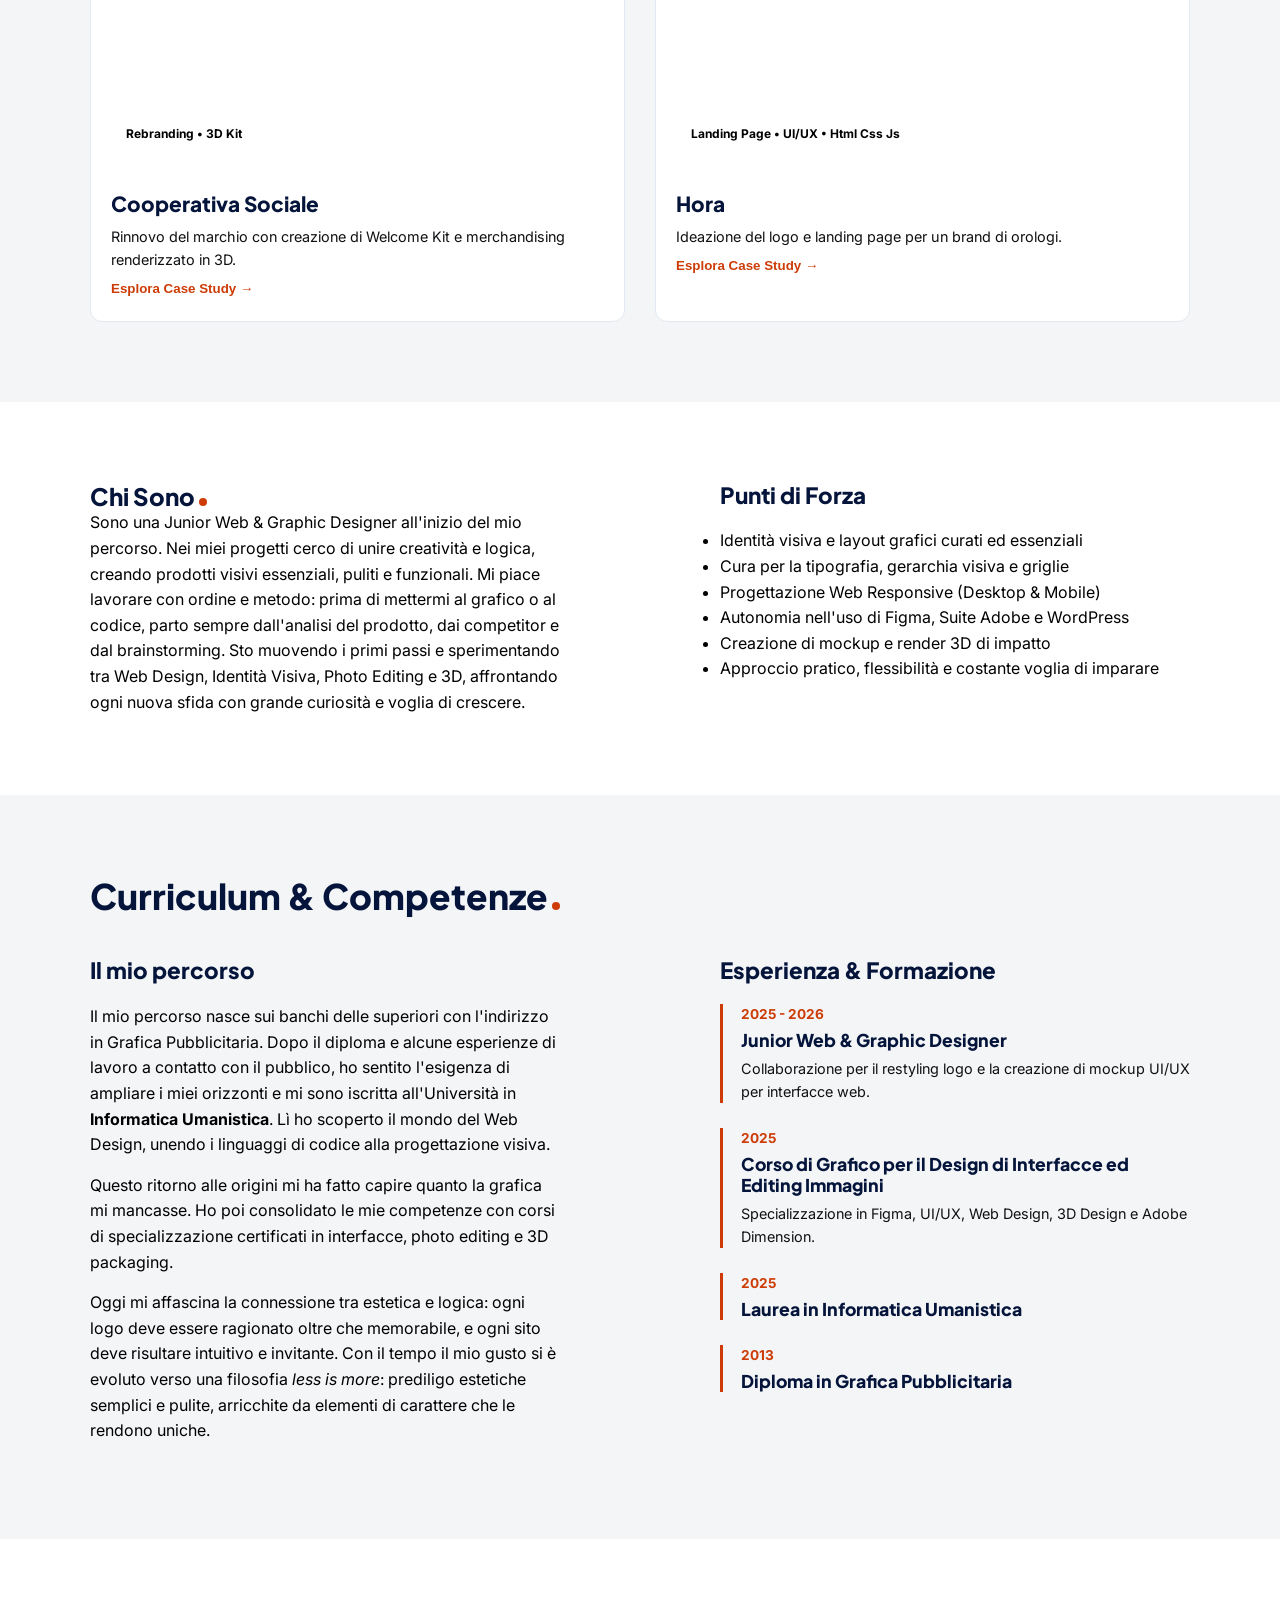
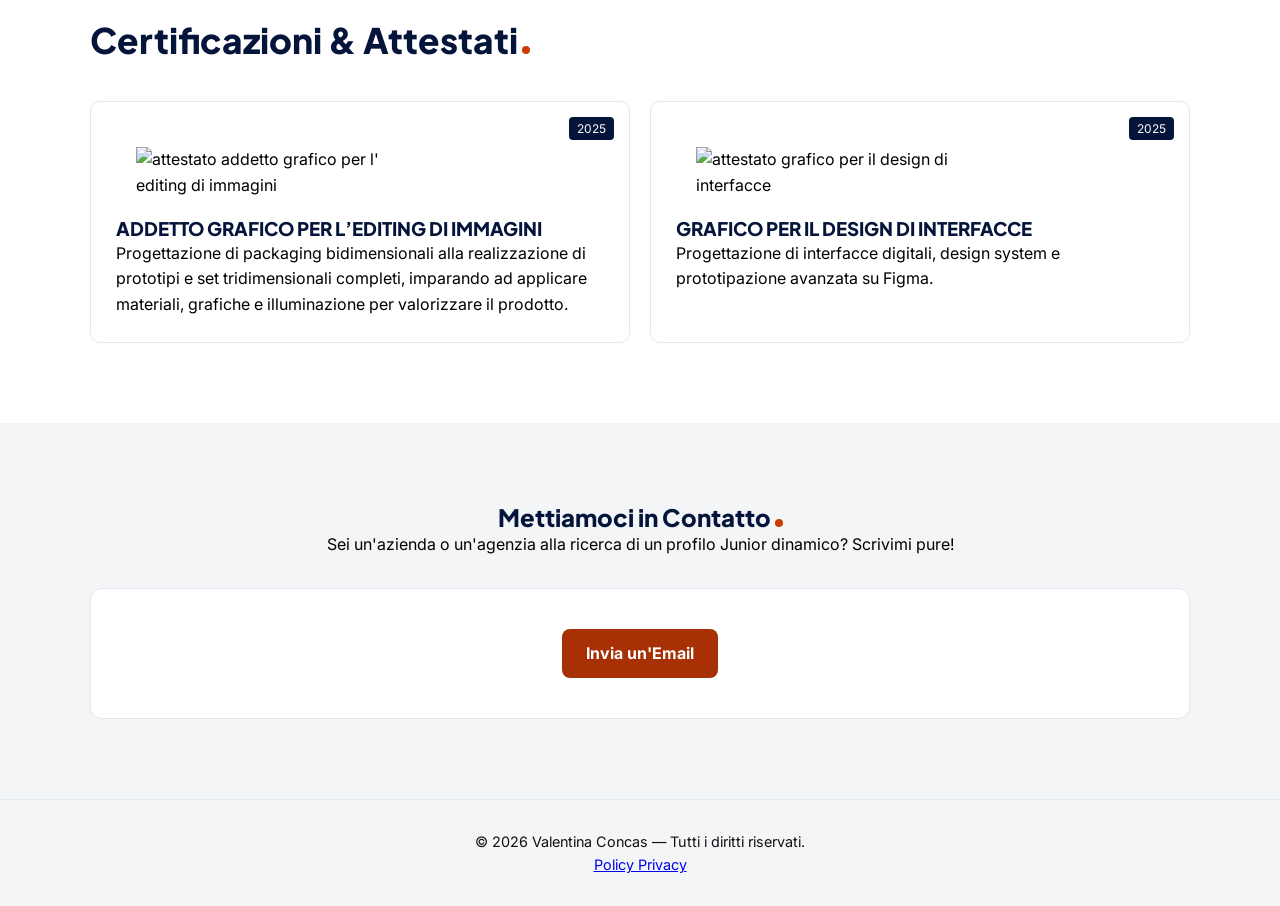
==== commit e83be15e: "Update index.html" ====
--- a/index.html
+++ b/index.html
@@ -54,6 +54,7 @@
   </header>
 
   <!-- HERO SECTION -->
+  <main>
   <section class="hero">
     <div class="container hero-grid">
       
@@ -254,6 +255,7 @@
       </div>
     </div>
   </section>
+    </main>
 
   <!-- FOOTER -->
   <footer>
--- a/style.css
+++ b/style.css
@@ -205,7 +205,7 @@
   text-transform: uppercase;
 }
 
-.badge-orange { background-color: rgba(249, 115, 22, 0.15); color: var(--primary-orange); }
+.badge-orange {  background-color: var(--bg-white);border: 2px solid var(--hover-orange); color: var(--hover-orange); }
 .badge-blue { background-color: rgba(30, 58, 138, 0.1); color: var(--primary-blue); }
 
 .hero h1 {
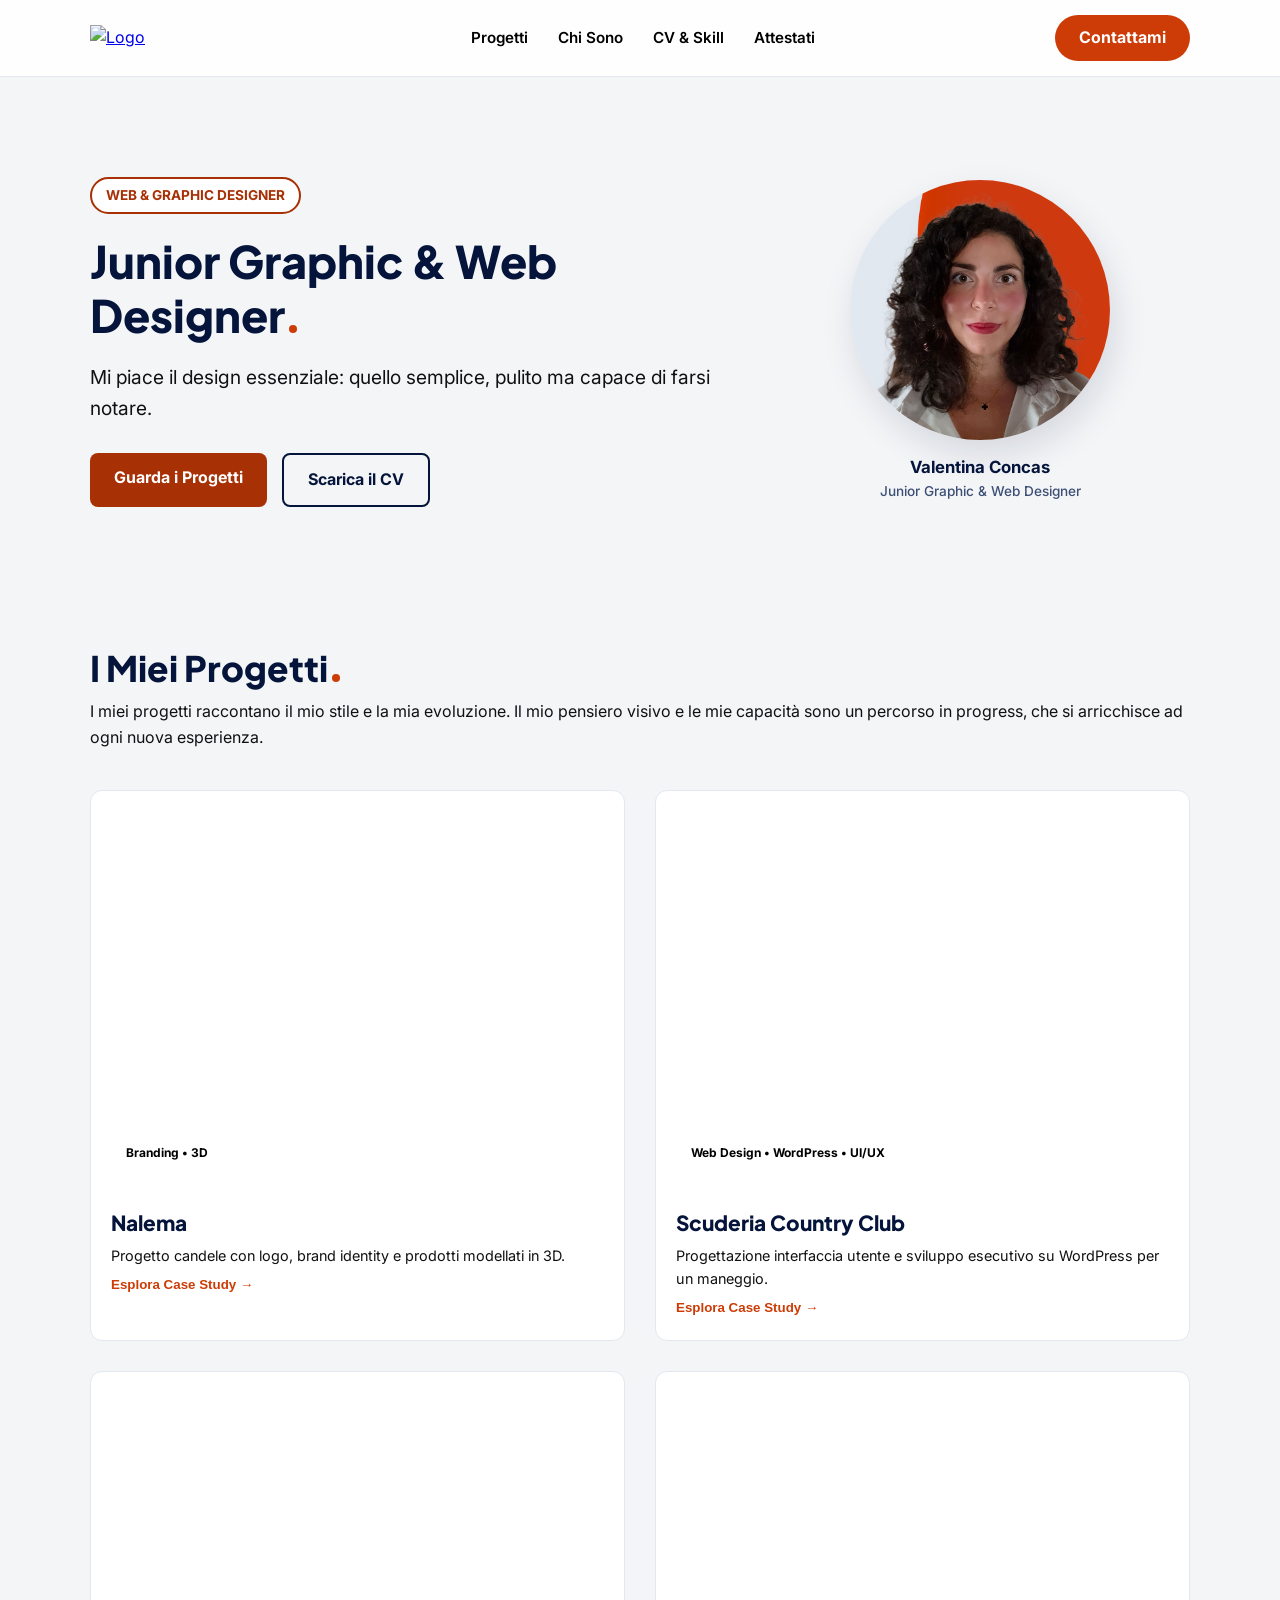
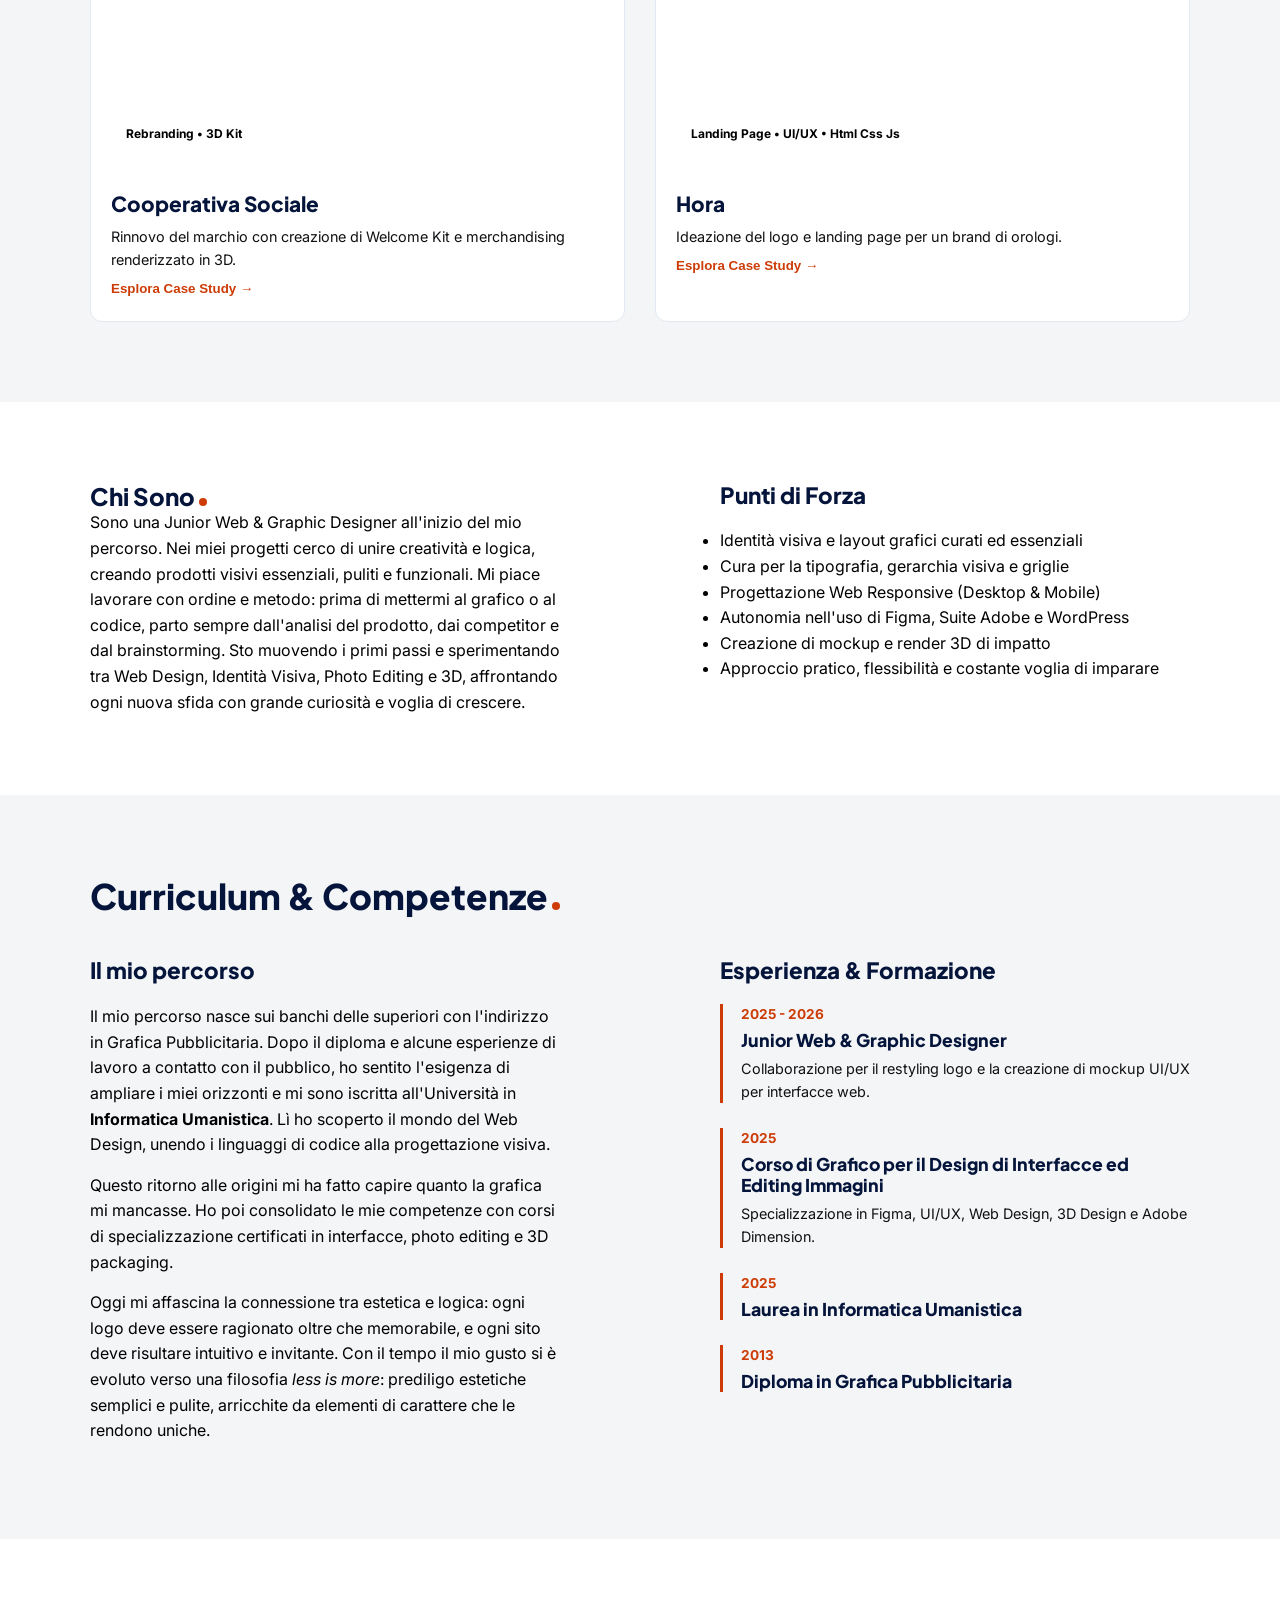
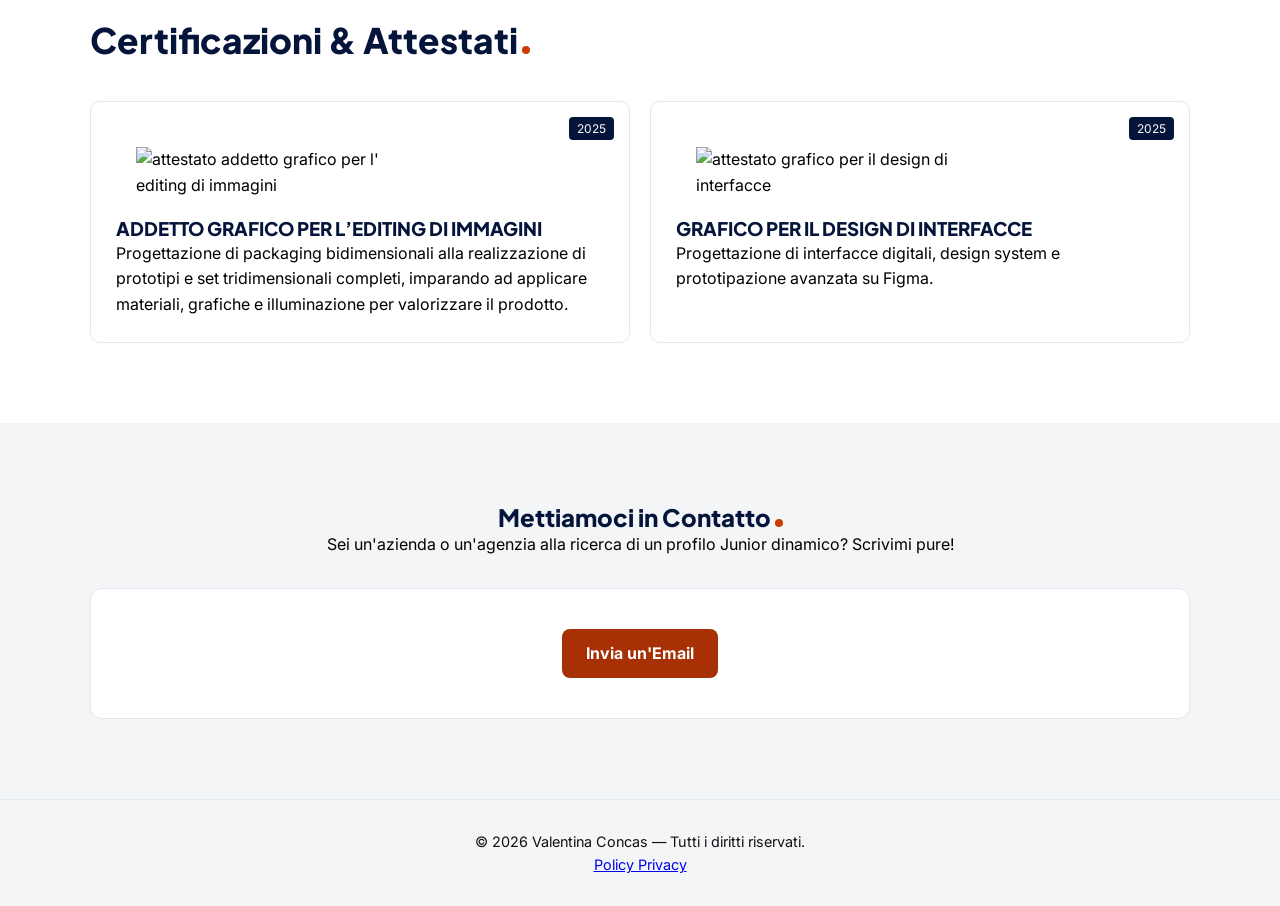
==== commit 53fc42d8: "Update index.html" ====
--- a/index.html
+++ b/index.html
@@ -31,6 +31,15 @@
     "sameAs": ["https://www.linkedin.com/in/valentina-concas/"]
   }
   </script>
+  <!-- Google tag (gtag.js) -->
+<script async src="https://www.googletagmanager.com/gtag/js?id=G-TJL36L2LDG"></script>
+<script>
+  window.dataLayer = window.dataLayer || [];
+  function gtag(){dataLayer.push(arguments);}
+  gtag('js', new Date());
+
+  gtag('config', 'G-TJL36L2LDG');
+</script>
 </head>
 <body>
 
@@ -67,7 +76,7 @@
         <p class="hero-sub">Mi piace il design essenziale: quello semplice, pulito ma capace di farsi notare.</p>
         <div class="hero-actions">
           <a href="#progetti" class="btn btn-primary">Guarda i Progetti</a>
-          <a href="presentazioni\ValentinaConcas_cv.pdf" target="_blank" class="btn btn-outline" download="presentazioni\Cooperativa.pdf">Scarica il CV</a>
+          <a href="presentazioni\Valentina_Concas_Curriculum.pdf" target="_blank" class="btn btn-outline" download="presentazioni\Valentina_Concas_Curriculum.pdf">Scarica il CV</a>
         </div>
       </div>
 
@@ -274,11 +283,11 @@
       </div>
     </div>
   </div>
-  <div id="imgModal" class="img-modal">
-    <span id="imgClose" class="img-close">✕</span>
-    <img id="imgModalContent" class="img-modal-content">
-    <span id="imgPrev" class="img-nav prev">‹</span>
-    <span id="imgNext" class="img-nav next">›</span>
+ <div id="imgModal" class="img-modal" role="dialog" aria-label="Ingrandimento immagine mockup">
+    <button id="imgClose" class="img-close" aria-label="Chiudi ingrandimento">✕</button>
+    <img id="imgModalContent" class="img-modal-content" alt="carosello immagini">
+    <button id="imgPrev" class="img-nav prev" aria-label="Immagine precedente">‹</button>
+    <button id="imgNext" class="img-nav next" aria-label="Immagine successiva">›</button>
   </div>
 
   <script src="script.js"></script>
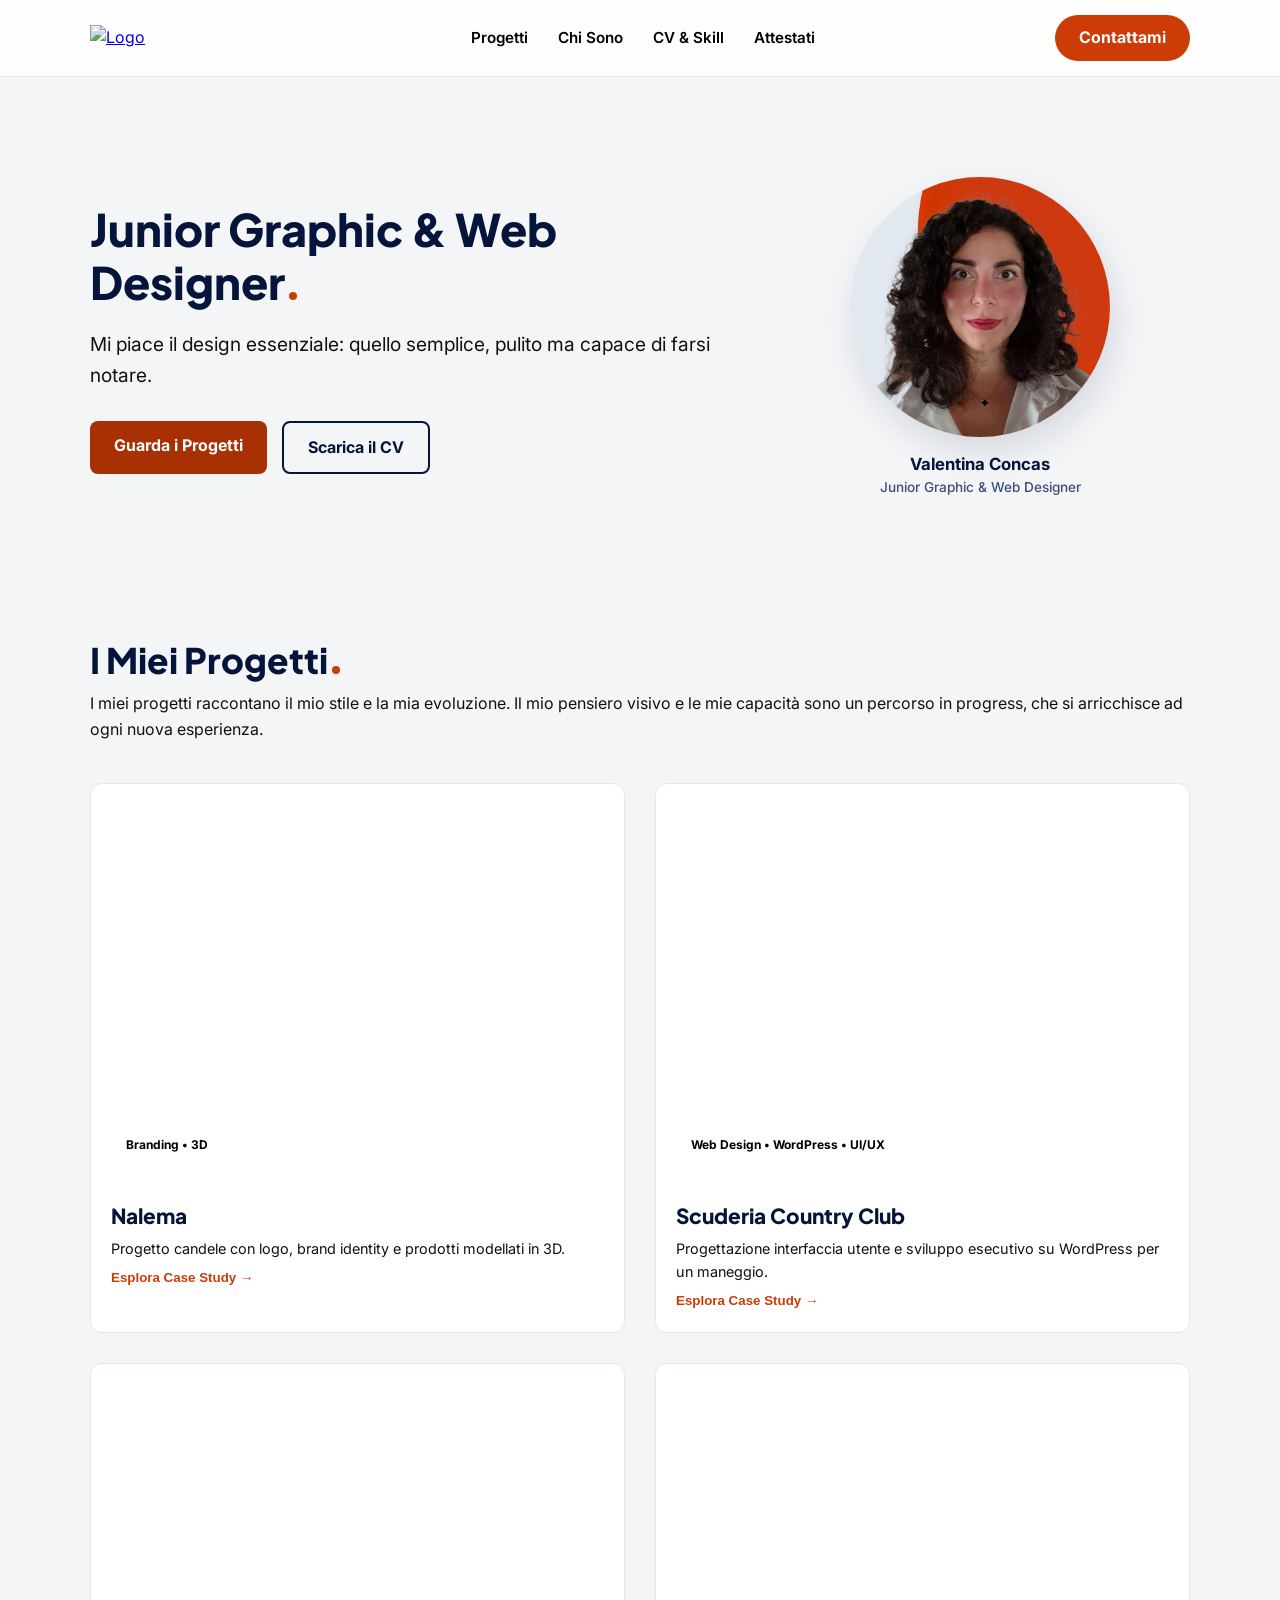
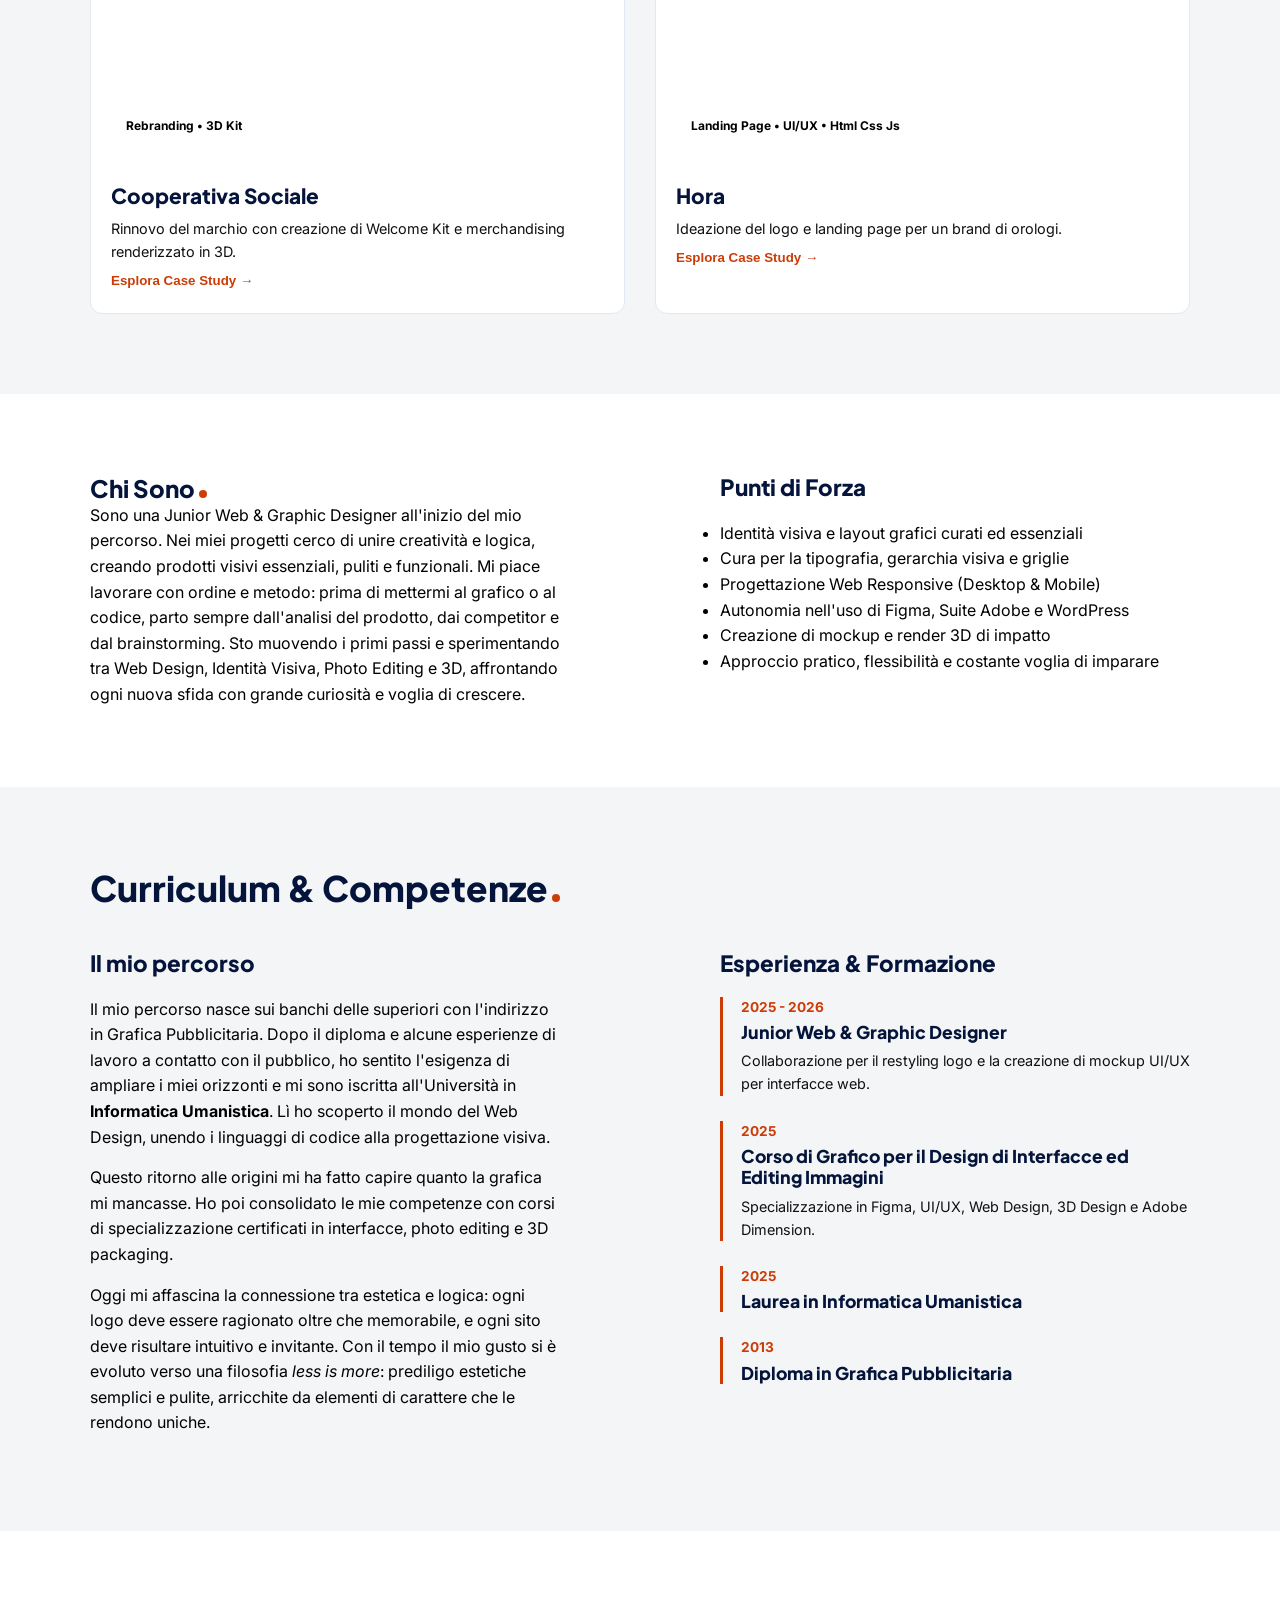
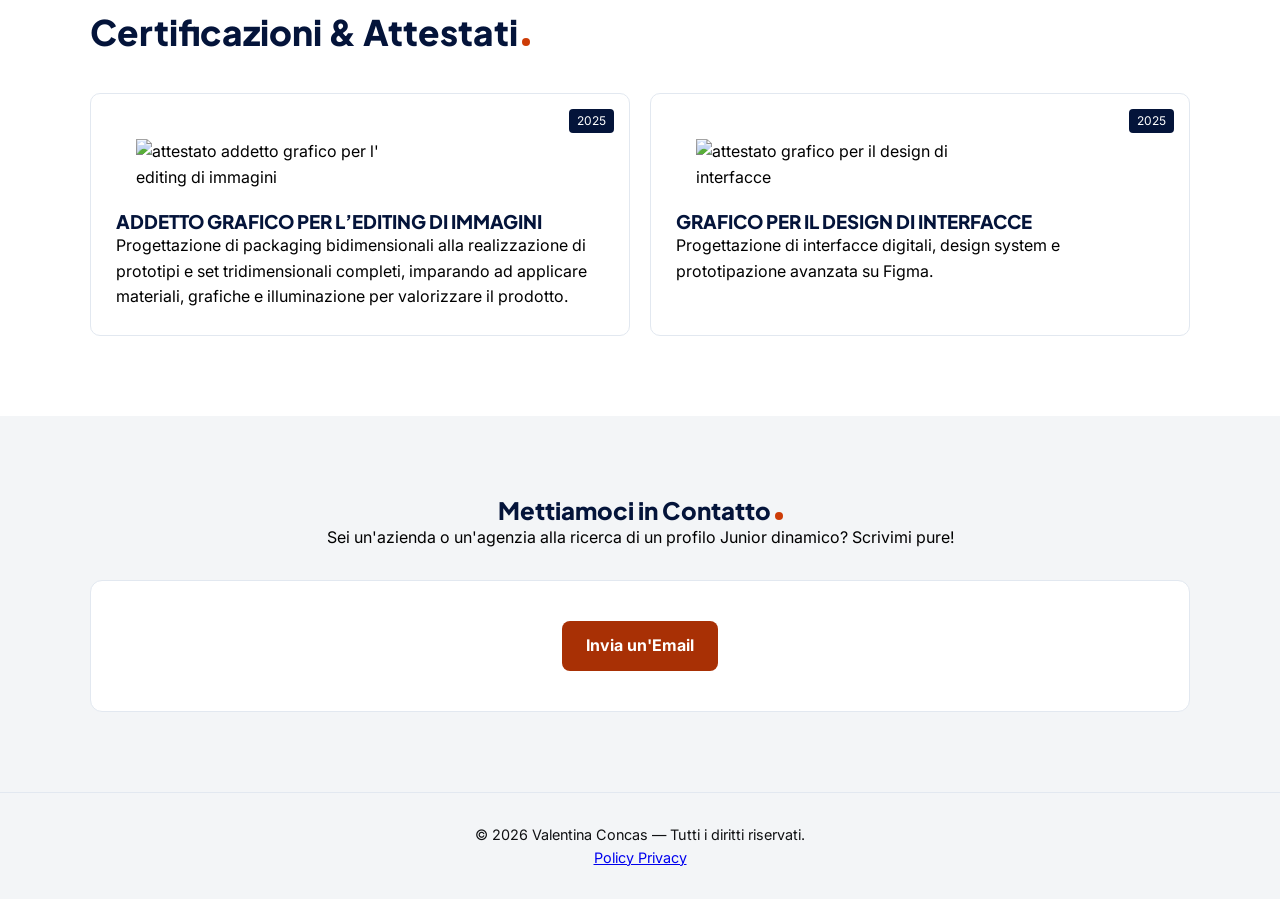
==== commit 8cd347cd: "Restore index.html to original state" ====
--- a/index.html
+++ b/index.html
@@ -69,9 +69,7 @@
       
       <!-- Colonna Sinistra: Testi e Pulsanti -->
       <div class="hero-content">
-        <div class="badge-container">
-          <span class="badge badge-orange">Web & Graphic Designer</span>
-        </div>
+      
         <h1>Junior Graphic & Web Designer<span class="dot"></span></h1>
         <p class="hero-sub">Mi piace il design essenziale: quello semplice, pulito ma capace di farsi notare.</p>
         <div class="hero-actions">
@@ -91,7 +89,6 @@
 
     </div>
   </section>
-
   <!-- SEZIONE PROGETTI -->
   <section id="progetti" class="section">
     <div class="container">
